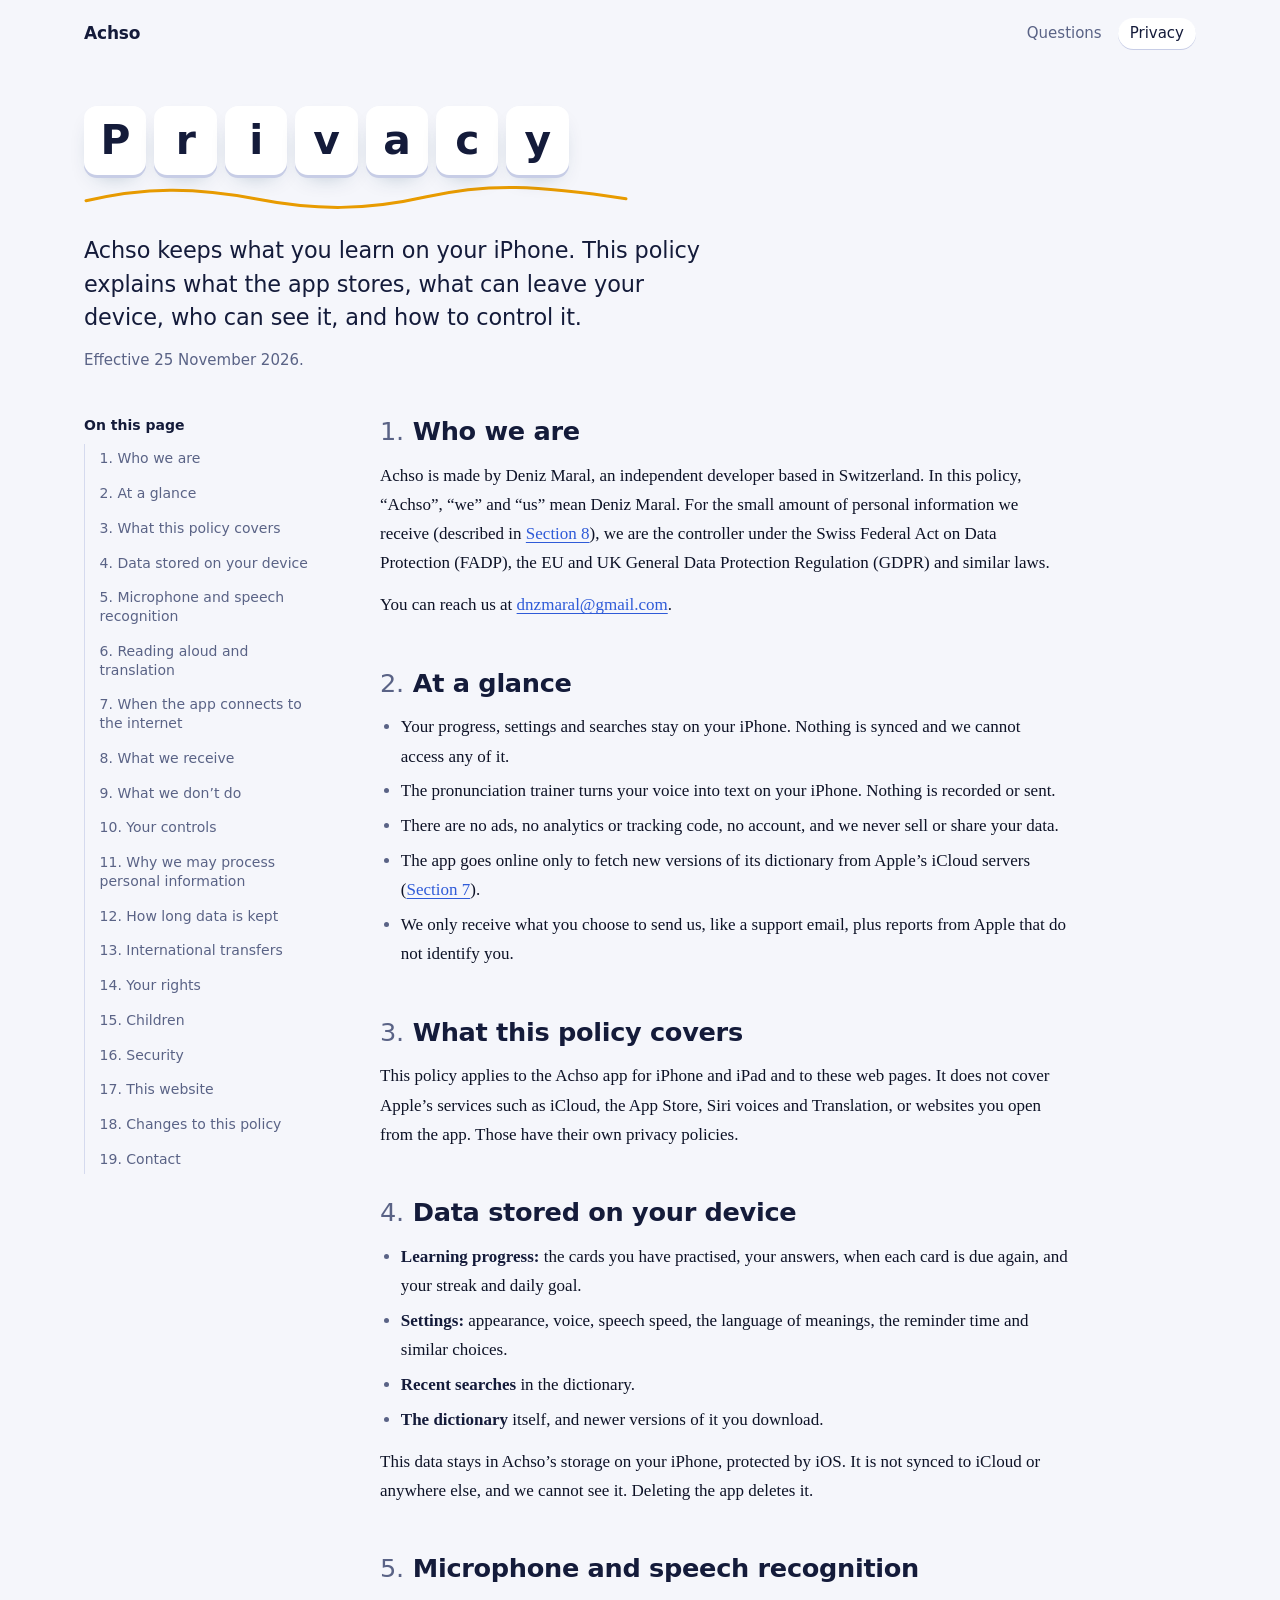
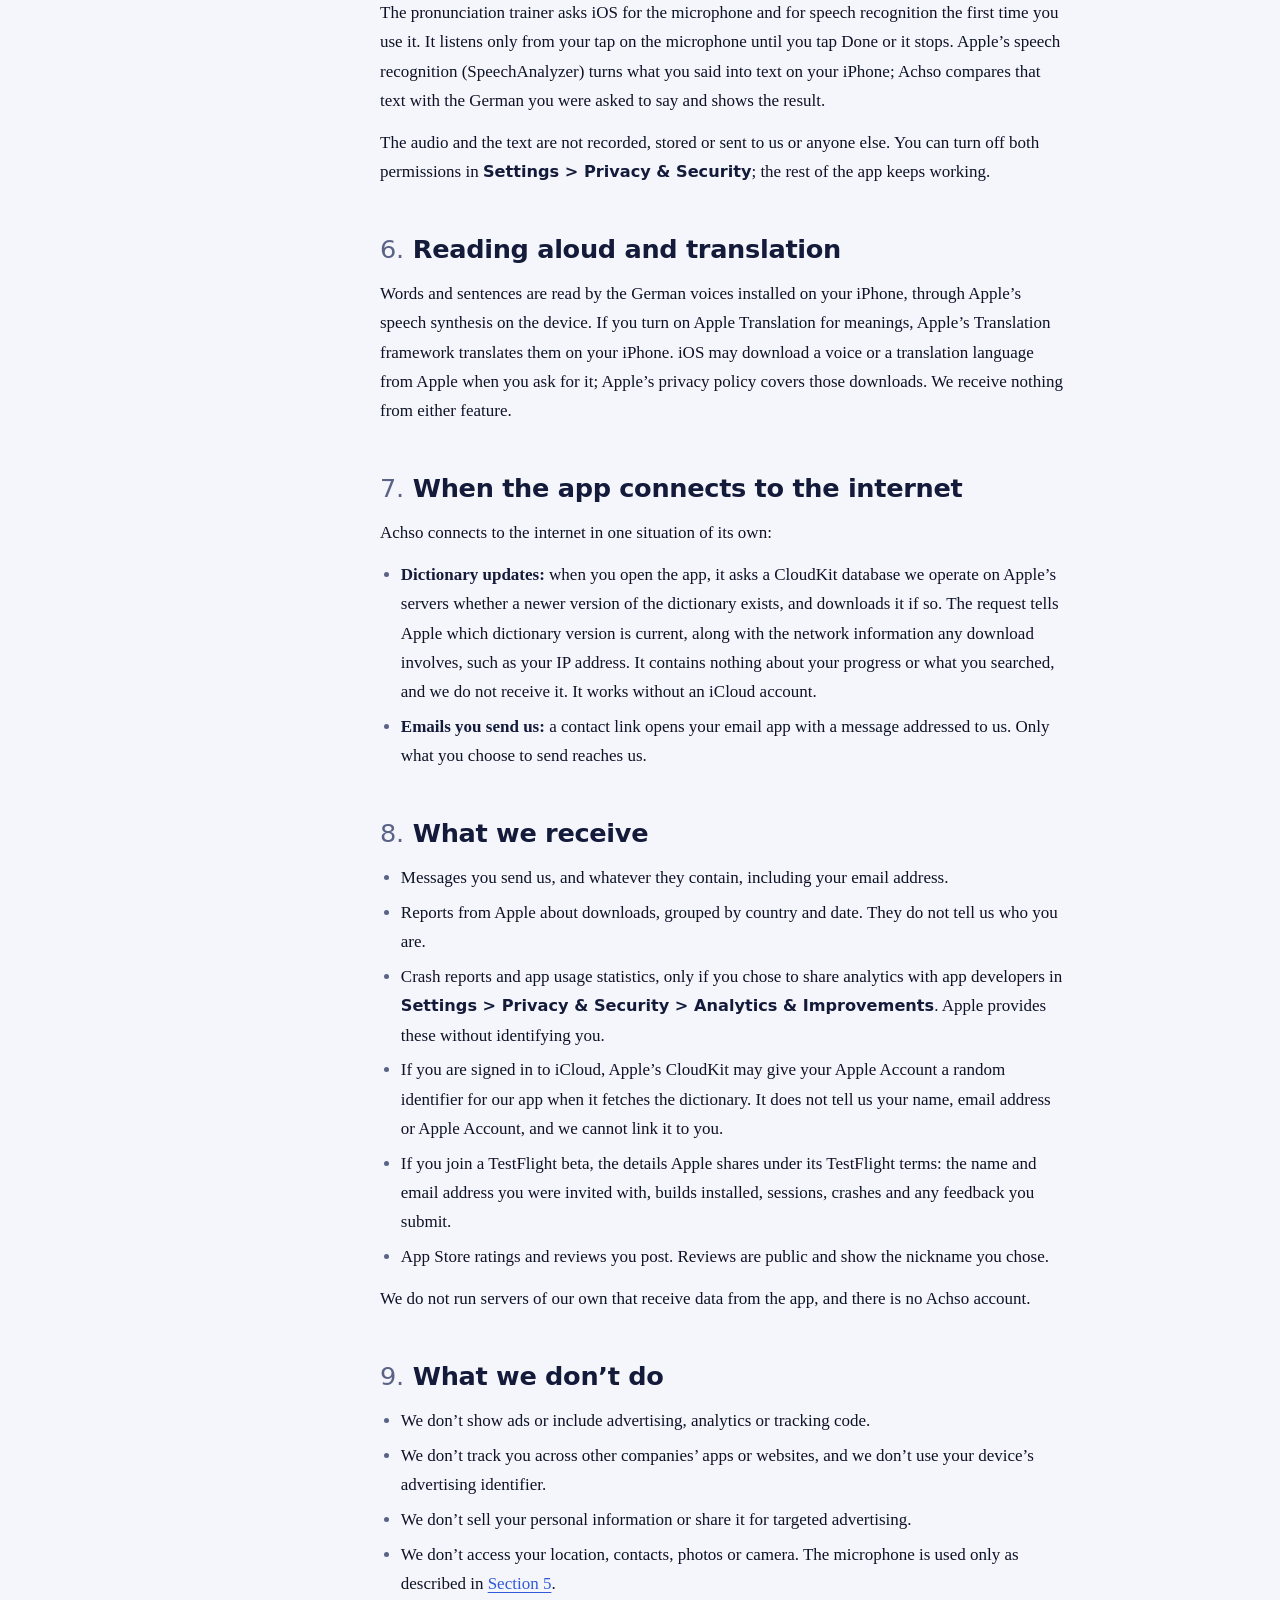
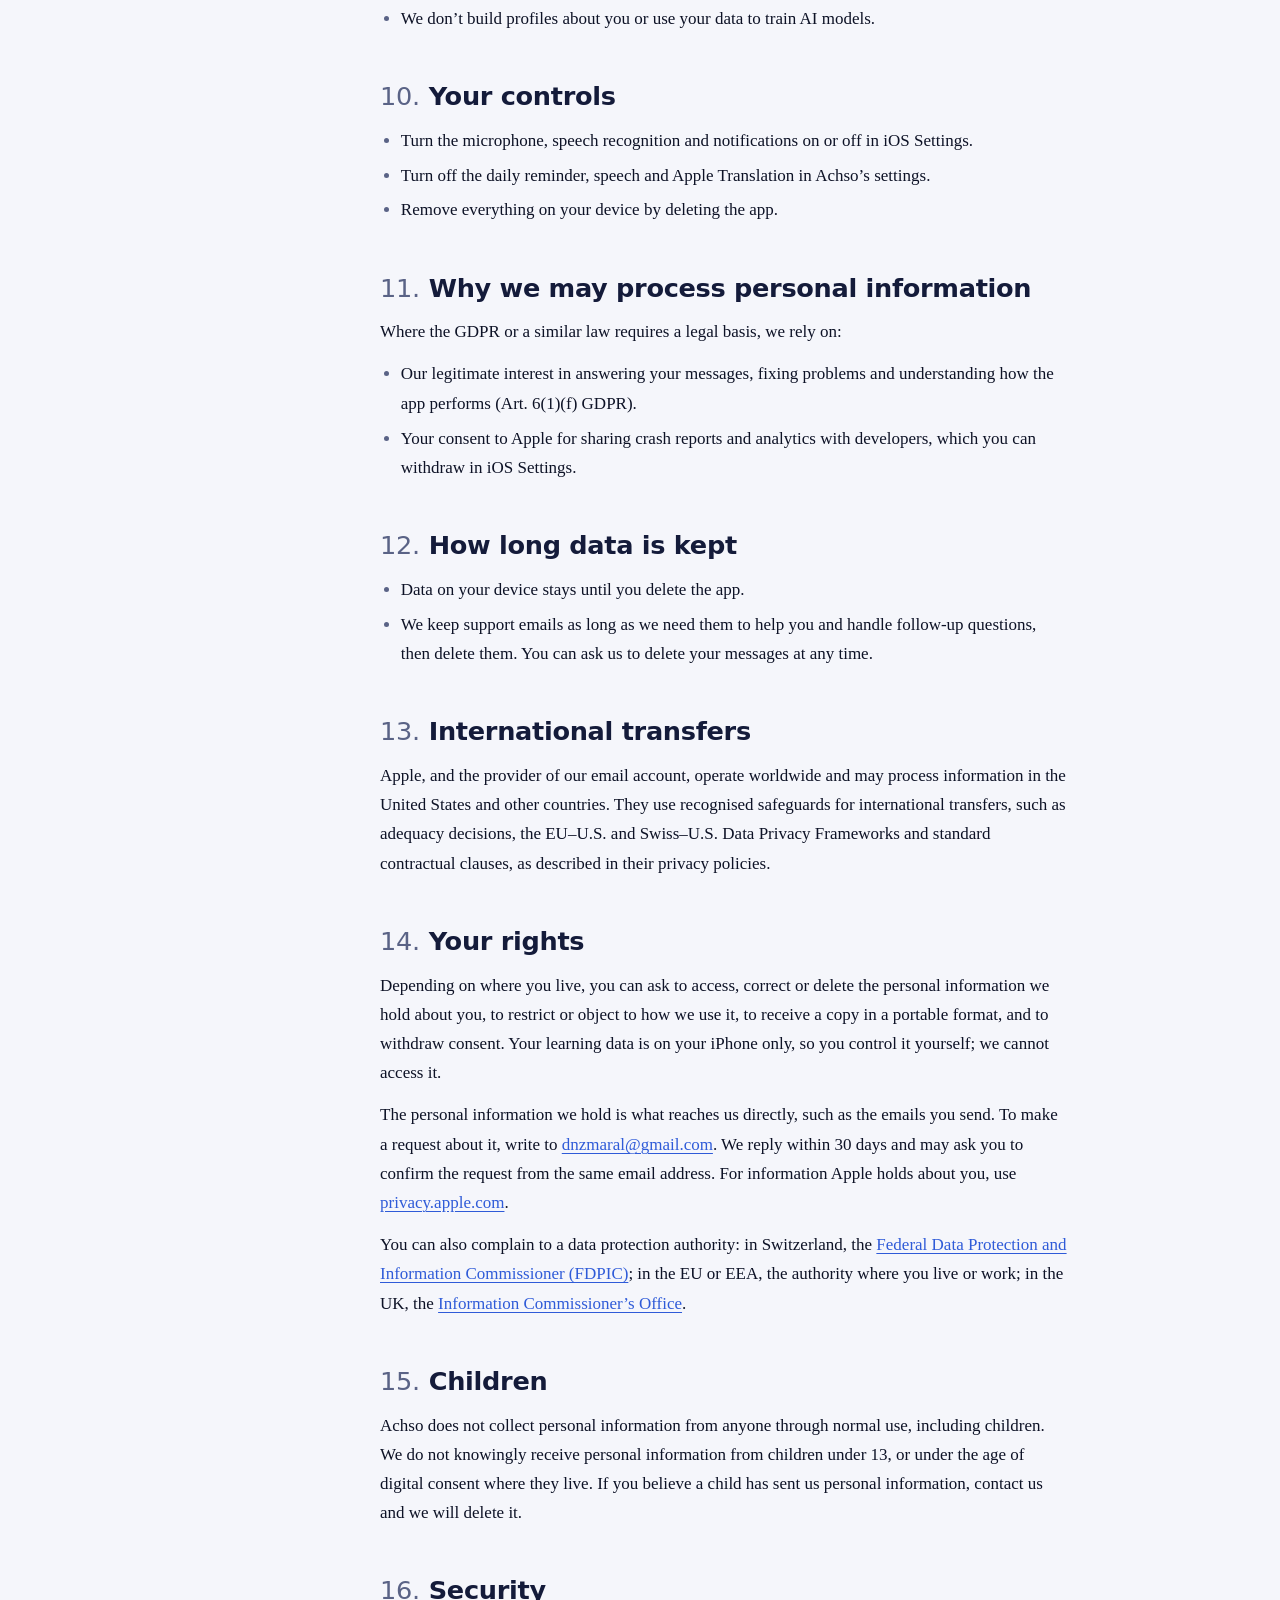
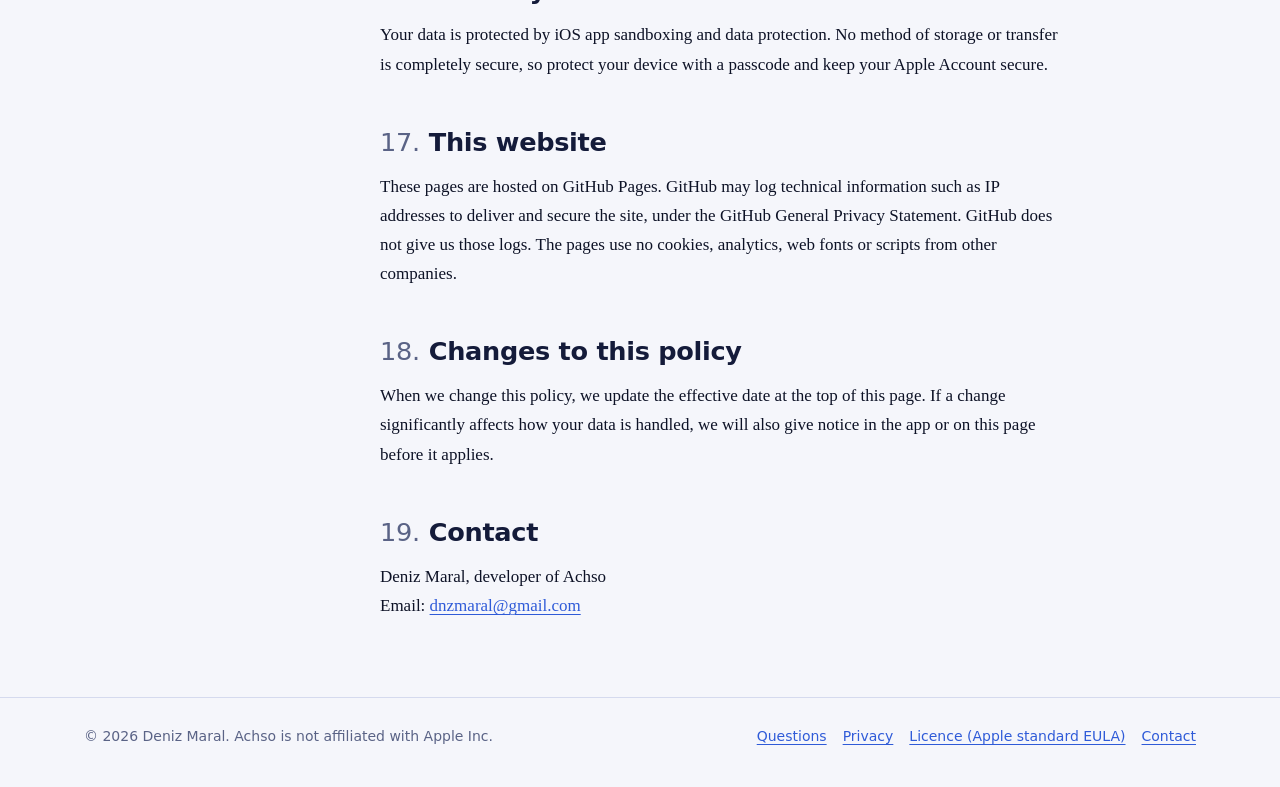
==== privacy.html @ 68bad4e8 "Privacy policy and questions page for Achso Same structure and stylesheet as marai-keyboard-legal, i" ====
<!DOCTYPE html>
<html lang="en">
<head>
<meta charset="utf-8">
<meta name="viewport" content="width=device-width, initial-scale=1">
<title>Privacy Policy | Achso</title>
<meta name="description" content="How Achso handles your progress, the microphone, dictionary updates and your privacy rights.">
<meta name="color-scheme" content="light dark">
<meta name="referrer" content="no-referrer">
<link rel="stylesheet" href="styles.css">
</head>
<body>
<a class="skip" href="#content">Skip to the policy</a>

<header class="site-header">
  <div class="wrap">
    <a class="brand" href="index.html">Achso</a>
    <nav class="site-nav" aria-label="Legal pages">
      <a href="index.html">Questions</a>
      <a href="privacy.html" aria-current="page">Privacy</a>
    </nav>
  </div>
</header>

<main id="content">
  <div class="wrap hero">
    <h1 class="keys">
      <span class="sr-only">Privacy Policy</span>
      <span class="key" style="--i:0" aria-hidden="true">P</span><span class="key" style="--i:1" aria-hidden="true">r</span><span class="key" style="--i:2" aria-hidden="true">i</span><span class="key" style="--i:3" aria-hidden="true">v</span><span class="key" style="--i:4" aria-hidden="true">a</span><span class="key" style="--i:5" aria-hidden="true">c</span><span class="key" style="--i:6" aria-hidden="true">y</span>
    </h1>
    <svg class="wave" viewBox="0 0 540 26" preserveAspectRatio="none" aria-hidden="true" focusable="false"><path d="M2 16 C 60 2, 110 2, 170 14 S 280 26, 340 12 S 450 0, 538 14" fill="none" stroke="currentColor" stroke-width="3" stroke-linecap="round"/></svg>
    <p class="lede">Achso keeps what you learn on your iPhone. This policy explains what the app stores, what can leave your device, who can see it, and how to control it.</p>
    <p class="meta">Effective 25 November 2026.</p>
  </div>

  <div class="wrap doc">
    <nav class="toc" aria-label="Sections">
      <p>On this page</p>
      <ol>
        <li><a href="#who">1. Who we are</a></li>
        <li><a href="#summary">2. At a glance</a></li>
        <li><a href="#scope">3. What this policy covers</a></li>
        <li><a href="#on-device">4. Data stored on your device</a></li>
        <li><a href="#microphone">5. Microphone and speech recognition</a></li>
        <li><a href="#voices">6. Reading aloud and translation</a></li>
        <li><a href="#network">7. When the app connects to the internet</a></li>
        <li><a href="#we-receive">8. What we receive</a></li>
        <li><a href="#never">9. What we don’t do</a></li>
        <li><a href="#controls">10. Your controls</a></li>
        <li><a href="#legal-bases">11. Why we may process personal information</a></li>
        <li><a href="#retention">12. How long data is kept</a></li>
        <li><a href="#transfers">13. International transfers</a></li>
        <li><a href="#rights">14. Your rights</a></li>
        <li><a href="#children">15. Children</a></li>
        <li><a href="#security">16. Security</a></li>
        <li><a href="#website">17. This website</a></li>
        <li><a href="#changes">18. Changes to this policy</a></li>
        <li><a href="#contact">19. Contact</a></li>
      </ol>
    </nav>

    <article>
      <details class="toc-mobile">
        <summary>On this page</summary>
        <ol>
        <li><a href="#who">1. Who we are</a></li>
        <li><a href="#summary">2. At a glance</a></li>
        <li><a href="#scope">3. What this policy covers</a></li>
        <li><a href="#on-device">4. Data stored on your device</a></li>
        <li><a href="#microphone">5. Microphone and speech recognition</a></li>
        <li><a href="#voices">6. Reading aloud and translation</a></li>
        <li><a href="#network">7. When the app connects to the internet</a></li>
        <li><a href="#we-receive">8. What we receive</a></li>
        <li><a href="#never">9. What we don’t do</a></li>
        <li><a href="#controls">10. Your controls</a></li>
        <li><a href="#legal-bases">11. Why we may process personal information</a></li>
        <li><a href="#retention">12. How long data is kept</a></li>
        <li><a href="#transfers">13. International transfers</a></li>
        <li><a href="#rights">14. Your rights</a></li>
        <li><a href="#children">15. Children</a></li>
        <li><a href="#security">16. Security</a></li>
        <li><a href="#website">17. This website</a></li>
        <li><a href="#changes">18. Changes to this policy</a></li>
        <li><a href="#contact">19. Contact</a></li>
        </ol>
      </details>

      <section id="who">
        <h2><span class="n">1.</span>Who we are</h2>
        <p>Achso is made by Deniz Maral, an independent developer based in Switzerland. In this policy, “Achso”, “we” and “us” mean Deniz Maral. For the small amount of personal information we receive (described in <a href="#we-receive">Section 8</a>), we are the controller under the Swiss Federal Act on Data Protection (FADP), the EU and UK General Data Protection Regulation (GDPR) and similar laws.</p>
        <p>You can reach us at <a href="mailto:dnzmaral@gmail.com">dnzmaral@gmail.com</a>.</p>
      </section>

      <section id="summary">
        <h2><span class="n">2.</span>At a glance</h2>
        <ul>
          <li>Your progress, settings and searches stay on your iPhone. Nothing is synced and we cannot access any of it.</li>
          <li>The pronunciation trainer turns your voice into text on your iPhone. Nothing is recorded or sent.</li>
          <li>There are no ads, no analytics or tracking code, no account, and we never sell or share your data.</li>
          <li>The app goes online only to fetch new versions of its dictionary from Apple’s iCloud servers (<a href="#network">Section 7</a>).</li>
          <li>We only receive what you choose to send us, like a support email, plus reports from Apple that do not identify you.</li>
        </ul>
      </section>

      <section id="scope">
        <h2><span class="n">3.</span>What this policy covers</h2>
        <p>This policy applies to the Achso app for iPhone and iPad and to these web pages. It does not cover Apple’s services such as iCloud, the App Store, Siri voices and Translation, or websites you open from the app. Those have their own privacy policies.</p>
      </section>

      <section id="on-device">
        <h2><span class="n">4.</span>Data stored on your device</h2>
        <ul>
          <li><strong>Learning progress:</strong> the cards you have practised, your answers, when each card is due again, and your streak and daily goal.</li>
          <li><strong>Settings:</strong> appearance, voice, speech speed, the language of meanings, the reminder time and similar choices.</li>
          <li><strong>Recent searches</strong> in the dictionary.</li>
          <li><strong>The dictionary</strong> itself, and newer versions of it you download.</li>
        </ul>
        <p>This data stays in Achso’s storage on your iPhone, protected by iOS. It is not synced to iCloud or anywhere else, and we cannot see it. Deleting the app deletes it.</p>
      </section>

      <section id="microphone">
        <h2><span class="n">5.</span>Microphone and speech recognition</h2>
        <p>The pronunciation trainer asks iOS for the microphone and for speech recognition the first time you use it. It listens only from your tap on the microphone until you tap Done or it stops. Apple’s speech recognition (SpeechAnalyzer) turns what you said into text on your iPhone; Achso compares that text with the German you were asked to say and shows the result.</p>
        <p>The audio and the text are not recorded, stored or sent to us or anyone else. You can turn off both permissions in <span class="path">Settings &gt; Privacy &amp; Security</span>; the rest of the app keeps working.</p>
      </section>

      <section id="voices">
        <h2><span class="n">6.</span>Reading aloud and translation</h2>
        <p>Words and sentences are read by the German voices installed on your iPhone, through Apple’s speech synthesis on the device. If you turn on Apple Translation for meanings, Apple’s Translation framework translates them on your iPhone. iOS may download a voice or a translation language from Apple when you ask for it; Apple’s privacy policy covers those downloads. We receive nothing from either feature.</p>
      </section>

      <section id="network">
        <h2><span class="n">7.</span>When the app connects to the internet</h2>
        <p>Achso connects to the internet in one situation of its own:</p>
        <ul>
          <li><strong>Dictionary updates:</strong> when you open the app, it asks a CloudKit database we operate on Apple’s servers whether a newer version of the dictionary exists, and downloads it if so. The request tells Apple which dictionary version is current, along with the network information any download involves, such as your IP address. It contains nothing about your progress or what you searched, and we do not receive it. It works without an iCloud account.</li>
          <li><strong>Emails you send us:</strong> a contact link opens your email app with a message addressed to us. Only what you choose to send reaches us.</li>
        </ul>
      </section>

      <section id="we-receive">
        <h2><span class="n">8.</span>What we receive</h2>
        <ul>
          <li>Messages you send us, and whatever they contain, including your email address.</li>
          <li>Reports from Apple about downloads, grouped by country and date. They do not tell us who you are.</li>
          <li>Crash reports and app usage statistics, only if you chose to share analytics with app developers in <span class="path">Settings &gt; Privacy &amp; Security &gt; Analytics &amp; Improvements</span>. Apple provides these without identifying you.</li>
          <li>If you are signed in to iCloud, Apple’s CloudKit may give your Apple Account a random identifier for our app when it fetches the dictionary. It does not tell us your name, email address or Apple Account, and we cannot link it to you.</li>
          <li>If you join a TestFlight beta, the details Apple shares under its TestFlight terms: the name and email address you were invited with, builds installed, sessions, crashes and any feedback you submit.</li>
          <li>App Store ratings and reviews you post. Reviews are public and show the nickname you chose.</li>
        </ul>
        <p>We do not run servers of our own that receive data from the app, and there is no Achso account.</p>
      </section>

      <section id="never">
        <h2><span class="n">9.</span>What we don’t do</h2>
        <ul>
          <li>We don’t show ads or include advertising, analytics or tracking code.</li>
          <li>We don’t track you across other companies’ apps or websites, and we don’t use your device’s advertising identifier.</li>
          <li>We don’t sell your personal information or share it for targeted advertising.</li>
          <li>We don’t access your location, contacts, photos or camera. The microphone is used only as described in <a href="#microphone">Section 5</a>.</li>
          <li>We don’t build profiles about you or use your data to train AI models.</li>
        </ul>
      </section>

      <section id="controls">
        <h2><span class="n">10.</span>Your controls</h2>
        <ul>
          <li>Turn the microphone, speech recognition and notifications on or off in iOS Settings.</li>
          <li>Turn off the daily reminder, speech and Apple Translation in Achso’s settings.</li>
          <li>Remove everything on your device by deleting the app.</li>
        </ul>
      </section>

      <section id="legal-bases">
        <h2><span class="n">11.</span>Why we may process personal information</h2>
        <p>Where the GDPR or a similar law requires a legal basis, we rely on:</p>
        <ul>
          <li>Our legitimate interest in answering your messages, fixing problems and understanding how the app performs (Art. 6(1)(f) GDPR).</li>
          <li>Your consent to Apple for sharing crash reports and analytics with developers, which you can withdraw in iOS Settings.</li>
        </ul>
      </section>

      <section id="retention">
        <h2><span class="n">12.</span>How long data is kept</h2>
        <ul>
          <li>Data on your device stays until you delete the app.</li>
          <li>We keep support emails as long as we need them to help you and handle follow-up questions, then delete them. You can ask us to delete your messages at any time.</li>
        </ul>
      </section>

      <section id="transfers">
        <h2><span class="n">13.</span>International transfers</h2>
        <p>Apple, and the provider of our email account, operate worldwide and may process information in the United States and other countries. They use recognised safeguards for international transfers, such as adequacy decisions, the EU–U.S. and Swiss–U.S. Data Privacy Frameworks and standard contractual clauses, as described in their privacy policies.</p>
      </section>

      <section id="rights">
        <h2><span class="n">14.</span>Your rights</h2>
        <p>Depending on where you live, you can ask to access, correct or delete the personal information we hold about you, to restrict or object to how we use it, to receive a copy in a portable format, and to withdraw consent. Your learning data is on your iPhone only, so you control it yourself; we cannot access it.</p>
        <p>The personal information we hold is what reaches us directly, such as the emails you send. To make a request about it, write to <a href="mailto:dnzmaral@gmail.com">dnzmaral@gmail.com</a>. We reply within 30 days and may ask you to confirm the request from the same email address. For information Apple holds about you, use <a href="https://privacy.apple.com">privacy.apple.com</a>.</p>
        <p>You can also complain to a data protection authority: in Switzerland, the <a href="https://www.edoeb.admin.ch/en">Federal Data Protection and Information Commissioner (FDPIC)</a>; in the EU or EEA, the authority where you live or work; in the UK, the <a href="https://ico.org.uk/">Information Commissioner’s Office</a>.</p>
      </section>

      <section id="children">
        <h2><span class="n">15.</span>Children</h2>
        <p>Achso does not collect personal information from anyone through normal use, including children. We do not knowingly receive personal information from children under 13, or under the age of digital consent where they live. If you believe a child has sent us personal information, contact us and we will delete it.</p>
      </section>

      <section id="security">
        <h2><span class="n">16.</span>Security</h2>
        <p>Your data is protected by iOS app sandboxing and data protection. No method of storage or transfer is completely secure, so protect your device with a passcode and keep your Apple Account secure.</p>
      </section>

      <section id="website">
        <h2><span class="n">17.</span>This website</h2>
        <p>These pages are hosted on GitHub Pages. GitHub may log technical information such as IP addresses to deliver and secure the site, under the GitHub General Privacy Statement. GitHub does not give us those logs. The pages use no cookies, analytics, web fonts or scripts from other companies.</p>
      </section>

      <section id="changes">
        <h2><span class="n">18.</span>Changes to this policy</h2>
        <p>When we change this policy, we update the effective date at the top of this page. If a change significantly affects how your data is handled, we will also give notice in the app or on this page before it applies.</p>
      </section>

      <section id="contact">
        <h2><span class="n">19.</span>Contact</h2>
        <p>Deniz Maral, developer of Achso<br>
        Email: <a href="mailto:dnzmaral@gmail.com">dnzmaral@gmail.com</a></p>
      </section>

    </article>
  </div>
</main>

<footer class="site-footer">
  <div class="wrap">
    <p>© 2026 Deniz Maral. Achso is not affiliated with Apple Inc.</p>
    <nav aria-label="Footer">
      <a href="index.html">Questions</a>
      <a href="privacy.html">Privacy</a>
      <a href="https://www.apple.com/legal/internet-services/itunes/dev/stdeula/">Licence (Apple standard EULA)</a>
      <a href="mailto:dnzmaral@gmail.com">Contact</a>
    </nav>
  </div>
</footer>
</body>
</html>
---- styles.css ----
/* MarAI Keyboard legal pages. Self-contained: no web fonts, scripts,
   trackers or third-party requests, matching what the privacy policy says. */

:root {
  --foam: #f5f6fb;
  --surface: #eceffa;
  --key: #ffffff;
  --key-edge: #c7cde6;
  --deep: #141b3a;
  --ink: #0d1226;
  --muted: #5a6386;
  --line: #d5daee;
  --tide: #2f5bd8;
  --spray: #e89b00;
  --rounded: ui-rounded, "SF Pro Rounded", system-ui, -apple-system, "Segoe UI", Roboto, "Helvetica Neue", Arial, sans-serif;
  --serif: ui-serif, "New York", "Iowan Old Style", Charter, "Charter BT", Georgia, "Times New Roman", serif;
  color-scheme: light dark;
}

@media (prefers-color-scheme: dark) {
  :root {
    --foam: #070b1a;
    --surface: #101736;
    --key: #1a2247;
    --key-edge: #04060f;
    --deep: #eef1ff;
    --ink: #dce1f5;
    --muted: #9aa3c7;
    --line: #2a3463;
    --tide: #8fa8ff;
    --spray: #ffd23f;
  }
}

*, *::before, *::after { box-sizing: border-box; }

html { -webkit-text-size-adjust: 100%; scroll-behavior: smooth; }
@media (prefers-reduced-motion: reduce) { html { scroll-behavior: auto; } }

body {
  margin: 0;
  background: var(--foam);
  color: var(--ink);
  font: 400 1.0625rem/1.72 var(--serif);
  text-rendering: optimizeLegibility;
}

a { color: var(--tide); text-decoration-thickness: 1px; text-underline-offset: 0.18em; }
a:hover { text-decoration-thickness: 2px; }
:focus-visible { outline: 3px solid var(--tide); outline-offset: 3px; border-radius: 4px; }

.skip {
  position: absolute; left: 1rem; top: -4rem; z-index: 10;
  background: var(--key); color: var(--deep); padding: 0.6rem 1rem;
  border-radius: 10px; font: 600 0.9375rem var(--rounded);
}
.skip:focus { top: 1rem; }

.sr-only {
  position: absolute; width: 1px; height: 1px; padding: 0; margin: -1px;
  overflow: hidden; clip: rect(0 0 0 0); white-space: nowrap; border: 0;
}

.wrap { max-width: 72rem; margin: 0 auto; padding-inline: 1.25rem; }

/* Header */
.site-header .wrap {
  display: flex; align-items: center; justify-content: space-between;
  gap: 1rem; flex-wrap: wrap; padding-block: 1.1rem;
}
.brand {
  font: 650 1.0625rem/1 var(--rounded); color: var(--deep);
  text-decoration: none; letter-spacing: -0.01em;
}
.site-nav { display: flex; gap: 0.25rem; flex-wrap: wrap; }
.site-nav a {
  font: 500 0.9375rem/1 var(--rounded); color: var(--muted);
  text-decoration: none; padding: 0.5rem 0.75rem; border-radius: 999px;
}
.site-nav a:hover { color: var(--deep); background: var(--surface); }
.site-nav a[aria-current="page"] { color: var(--deep); background: var(--key); box-shadow: 0 1px 0 var(--key-edge); }

/* Hero: the page name typed on keycaps, resting on the wave from the app icon */
.hero { padding-block: 2.5rem 2.75rem; }
.keys { display: flex; gap: clamp(0.3rem, 1vw, 0.5rem); flex-wrap: wrap; margin: 0; }
.key {
  display: grid; place-items: center;
  width: clamp(2.35rem, 9vw, 3.9rem); height: clamp(2.6rem, 10vw, 4.3rem);
  background: var(--key); color: var(--deep);
  border-radius: clamp(8px, 1.6vw, 13px);
  box-shadow: 0 3px 0 var(--key-edge), 0 10px 24px -14px rgba(11, 58, 85, 0.45);
  font: 600 clamp(1.45rem, 5.2vw, 2.55rem)/1 var(--rounded);
  animation: press 520ms cubic-bezier(.3,.7,.3,1) both;
  animation-delay: calc(var(--i, 0) * 70ms + 120ms);
}
@keyframes press {
  0% { transform: translateY(0); box-shadow: 0 3px 0 var(--key-edge), 0 10px 24px -14px rgba(11,58,85,.45); }
  35% { transform: translateY(3px); box-shadow: 0 0 0 var(--key-edge), 0 4px 10px -8px rgba(11,58,85,.35); }
  100% { transform: translateY(0); box-shadow: 0 3px 0 var(--key-edge), 0 10px 24px -14px rgba(11,58,85,.45); }
}
@media (prefers-reduced-motion: reduce) { .key { animation: none; } }

.wave { display: block; width: min(100%, 34rem); height: 1.6rem; margin-top: 0.6rem; color: var(--spray); }

.lede {
  max-width: 40rem; margin: 1.5rem 0 0;
  font: 450 clamp(1.15rem, 2.6vw, 1.4rem)/1.5 var(--rounded);
  color: var(--deep); letter-spacing: -0.005em;
}
.meta { margin: 0.9rem 0 0; font: 400 0.9375rem/1.5 var(--rounded); color: var(--muted); }

.changes { max-width: 40rem; margin-top: 1.25rem; font-family: var(--rounded); font-size: 0.9375rem; }
.changes summary { cursor: pointer; color: var(--tide); font-weight: 550; width: fit-content; }
.changes ul { margin: 0.6rem 0 0; padding-left: 1.2rem; color: var(--ink); }
.changes li { margin: 0.25rem 0; }

/* Document layout */
.doc {
  display: grid; grid-template-columns: 14.5rem minmax(0, 1fr);
  gap: clamp(2rem, 5vw, 4.5rem); align-items: start;
  padding-bottom: 4rem;
}
.toc {
  position: sticky; top: 1.25rem; max-height: calc(100vh - 2.5rem); overflow-y: auto;
  font: 400 0.875rem/1.35 var(--rounded); padding-right: 0.25rem;
}
.toc p { margin: 0 0 0.6rem; font-weight: 600; color: var(--deep); }
.toc ol { list-style: none; margin: 0; padding: 0; border-left: 1px solid var(--line); }
.toc li a {
  display: block; padding: 0.32rem 0 0.32rem 0.85rem; margin-left: -1px;
  color: var(--muted); text-decoration: none; border-left: 2px solid transparent;
}
.toc li a:hover { color: var(--deep); border-left-color: var(--spray); }
.toc-mobile { display: none; }

article { max-width: 43rem; min-width: 0; }
article > section { scroll-margin-top: 1rem; }
article > section + section { margin-top: 3rem; }

h1, h2, h3 { font-family: var(--rounded); color: var(--deep); letter-spacing: -0.012em; }
h2 { font-size: clamp(1.35rem, 3vw, 1.6rem); line-height: 1.25; font-weight: 650; margin: 0 0 0.8rem; }
h2 .n { color: var(--muted); font-weight: 500; margin-right: 0.35em; font-variant-numeric: tabular-nums; }
h3 { font-size: 1.1rem; line-height: 1.35; font-weight: 620; margin: 1.8rem 0 0.4rem; }
p { margin: 0.8rem 0; }
ul, ol { padding-left: 1.3rem; margin: 0.8rem 0; }
li { margin: 0.35rem 0; }
li::marker { color: var(--muted); }
strong { font-weight: 650; color: var(--deep); }
.path { font-family: var(--rounded); font-size: 0.95em; font-weight: 550; color: var(--deep); white-space: normal; }

.glance { list-style: none; padding: 0; margin: 1rem 0; }
.glance li {
  font: 450 1.0625rem/1.5 var(--rounded); color: var(--ink);
  padding: 0.2rem 0 0.2rem 1rem; margin: 0.9rem 0; border-left: 3px solid var(--spray);
}

.note {
  background: var(--surface); border-radius: 14px; padding: 1rem 1.2rem; margin: 1.2rem 0;
}
.note > :first-child { margin-top: 0; }
.note > :last-child { margin-bottom: 0; }
.legal-emphasis { font-weight: 600; color: var(--deep); }

.table-wrap { overflow-x: auto; margin: 1.2rem 0; border-radius: 14px; background: var(--key); box-shadow: 0 1px 0 var(--key-edge); }
table { width: 100%; min-width: 38rem; border-collapse: collapse; font-size: 0.95rem; line-height: 1.5; }
caption { text-align: left; padding: 0.9rem 1rem 0; font: 600 0.9375rem var(--rounded); color: var(--deep); }
th, td { text-align: left; vertical-align: top; padding: 0.75rem 1rem; border-bottom: 1px solid var(--line); }
th { font: 600 0.8125rem/1.3 var(--rounded); color: var(--muted); }
tbody tr:last-child td { border-bottom: 0; }
td:first-child { font-family: var(--rounded); font-weight: 560; color: var(--deep); }

.qa { margin: 0; }
.qa details { border-bottom: 1px solid var(--line); }
.qa summary {
  cursor: pointer; list-style: none; padding: 1rem 2rem 1rem 0; position: relative;
  font: 560 1.075rem/1.4 var(--rounded); color: var(--deep);
}
.qa summary::-webkit-details-marker { display: none; }
.qa summary::after {
  content: ""; position: absolute; right: 0.3rem; top: 1.35rem; width: 0.55rem; height: 0.55rem;
  border-right: 2px solid var(--muted); border-bottom: 2px solid var(--muted);
  transform: rotate(45deg); transition: transform 160ms ease;
}
.qa details[open] summary::after { transform: rotate(-135deg); top: 1.6rem; }
.qa .answer { padding-bottom: 1rem; }
.qa .answer > :first-child { margin-top: 0; }
@media (prefers-reduced-motion: reduce) { .qa summary::after { transition: none; } }

.doc-links { display: flex; flex-wrap: wrap; gap: 0.75rem; margin: 1.5rem 0 0; padding: 0; list-style: none; max-width: 40rem; }
.doc-links li { flex: 1 1 15rem; margin: 0; }
.doc-links a {
  display: block; height: 100%; text-decoration: none; background: var(--key); color: var(--deep);
  border-radius: 12px; padding: 0.85rem 1.1rem; box-shadow: 0 2px 0 var(--key-edge);
  font: 600 1rem/1.2 var(--rounded);
}
.doc-links a span { display: block; font-weight: 400; font-size: 0.875rem; color: var(--muted); margin-top: 0.2rem; }
.doc-links a:hover { transform: translateY(1px); box-shadow: 0 1px 0 var(--key-edge); }
.doc-links a:active { transform: translateY(2px); box-shadow: 0 0 0 var(--key-edge); }

.site-footer { border-top: 1px solid var(--line); }
.site-footer .wrap {
  padding-block: 1.75rem 2.5rem; display: flex; justify-content: space-between; gap: 1rem; flex-wrap: wrap;
  font: 400 0.875rem/1.5 var(--rounded); color: var(--muted);
}
.site-footer p { margin: 0; }
.site-footer nav { display: flex; gap: 1rem; flex-wrap: wrap; }

@media (max-width: 56rem) {
  .doc { grid-template-columns: minmax(0, 1fr); gap: 1.25rem; }
  .toc { display: none; }
  .toc-mobile {
    display: block; background: var(--key); border-radius: 14px; box-shadow: 0 1px 0 var(--key-edge);
    font: 400 0.9375rem/1.4 var(--rounded); margin-bottom: 2rem;
  }
  .toc-mobile summary { cursor: pointer; padding: 0.85rem 1rem; font-weight: 600; color: var(--deep); }
  .toc-mobile ol { margin: 0; padding: 0 1rem 0.9rem 2.2rem; }
  .toc-mobile li { margin: 0.3rem 0; }
  .toc-mobile a { color: var(--ink); text-decoration: none; }
  .toc-mobile a:hover { color: var(--tide); text-decoration: underline; }
}

@media (max-width: 40rem) {
  .table-wrap { overflow: visible; background: transparent; box-shadow: none; }
  .table-wrap table { min-width: 0; }
  .table-wrap thead { position: absolute; width: 1px; height: 1px; overflow: hidden; clip: rect(0 0 0 0); }
  .table-wrap tbody, .table-wrap tr, .table-wrap td { display: block; }
  .table-wrap tr { background: var(--key); border-radius: 14px; box-shadow: 0 1px 0 var(--key-edge); padding: 0.4rem 0; margin-bottom: 0.75rem; }
  .table-wrap td { border: 0; padding: 0.35rem 1rem; }
  .table-wrap td:first-child { font-size: 1.02rem; padding-top: 0.6rem; }
  .table-wrap td:not(:first-child)::before {
    content: attr(data-label); display: block; font: 600 0.8125rem/1.3 var(--rounded); color: var(--muted);
  }
}

@media print {
  :root { --foam: #fff; --surface: #fff; --key: #fff; --ink: #000; --deep: #000; --muted: #333; --tide: #000; --line: #999; }
  body { font-size: 11pt; }
  .skip, .site-nav, .toc, .toc-mobile, .wave, .changes summary { display: none !important; }
  .changes ul { display: block; }
  .key { box-shadow: none; border: 1px solid #999; animation: none; }
  .doc { display: block; }
  article { max-width: none; }
  .note, .table-wrap { border: 1px solid #999; box-shadow: none; }
  article a[href^="http"]::after { content: " (" attr(href) ")"; font-size: 0.85em; }
  section { break-inside: auto; }
  h2, h3 { break-after: avoid; }
}
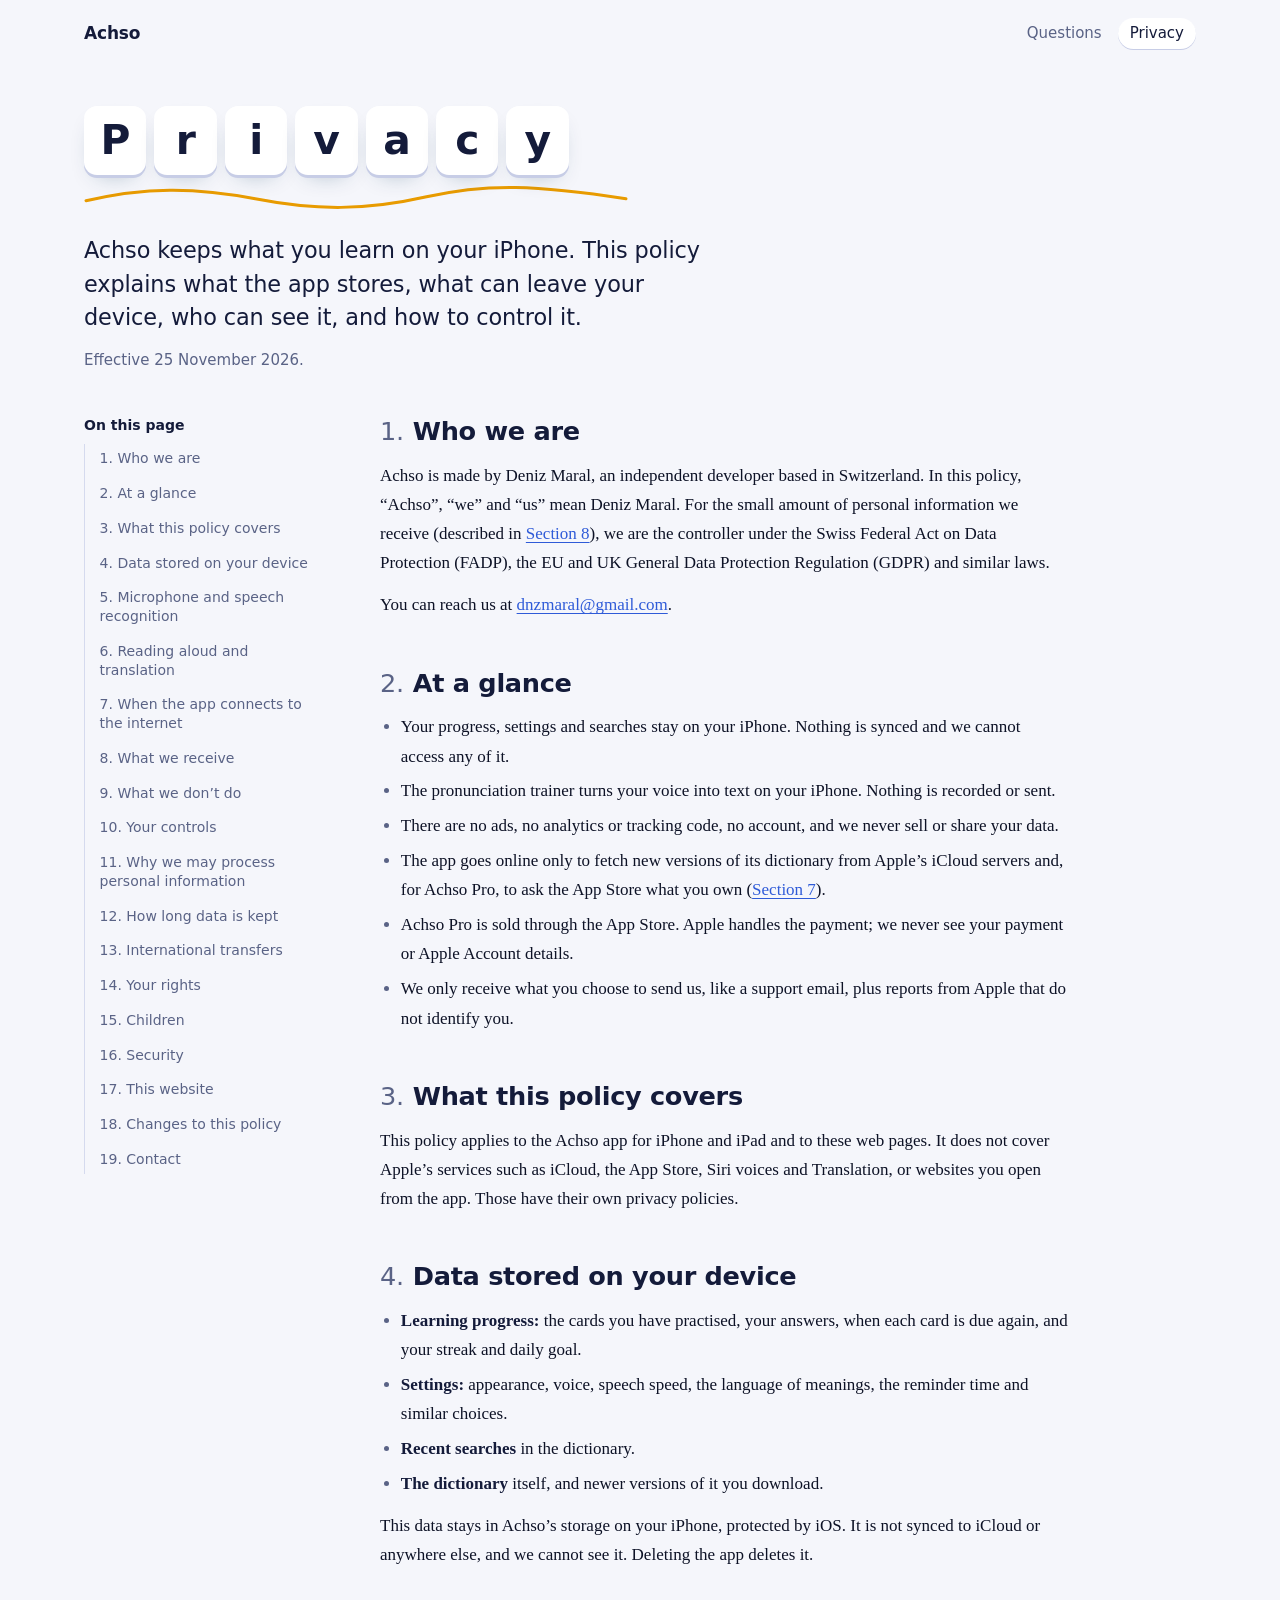
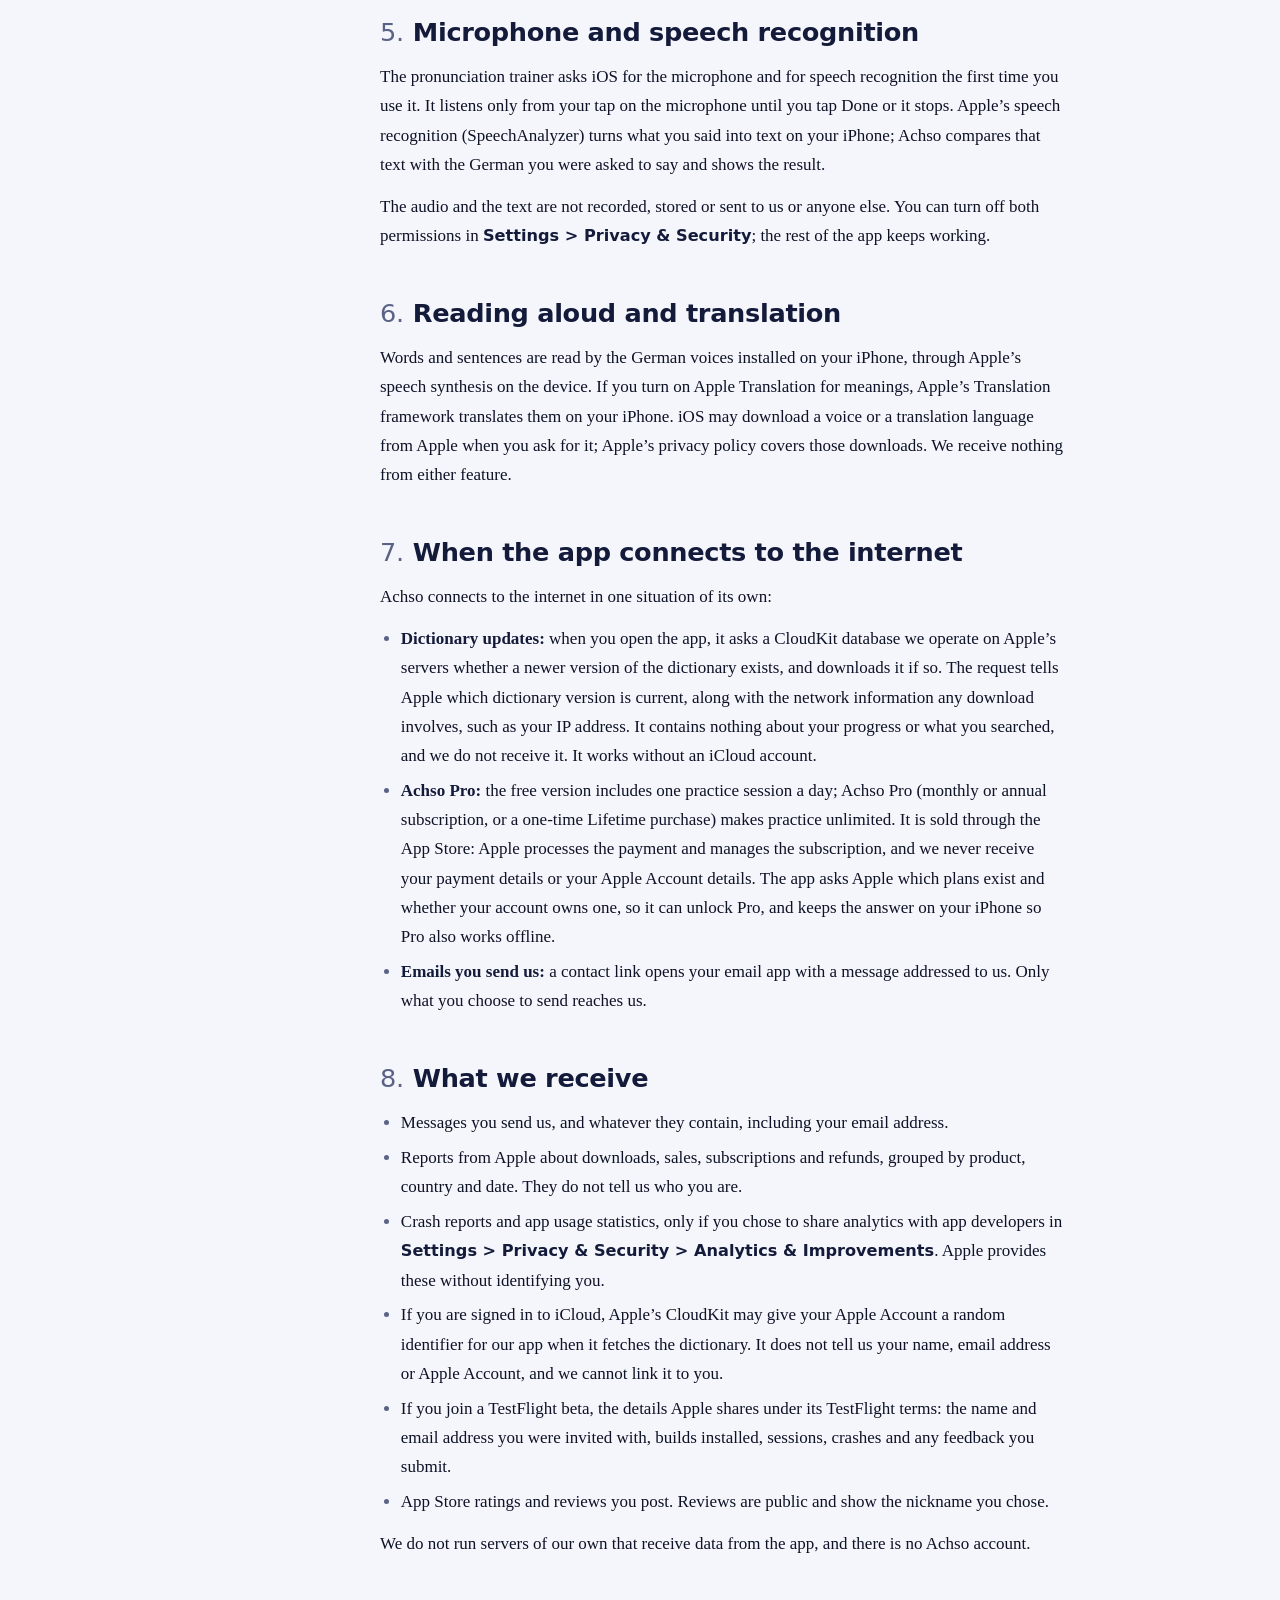
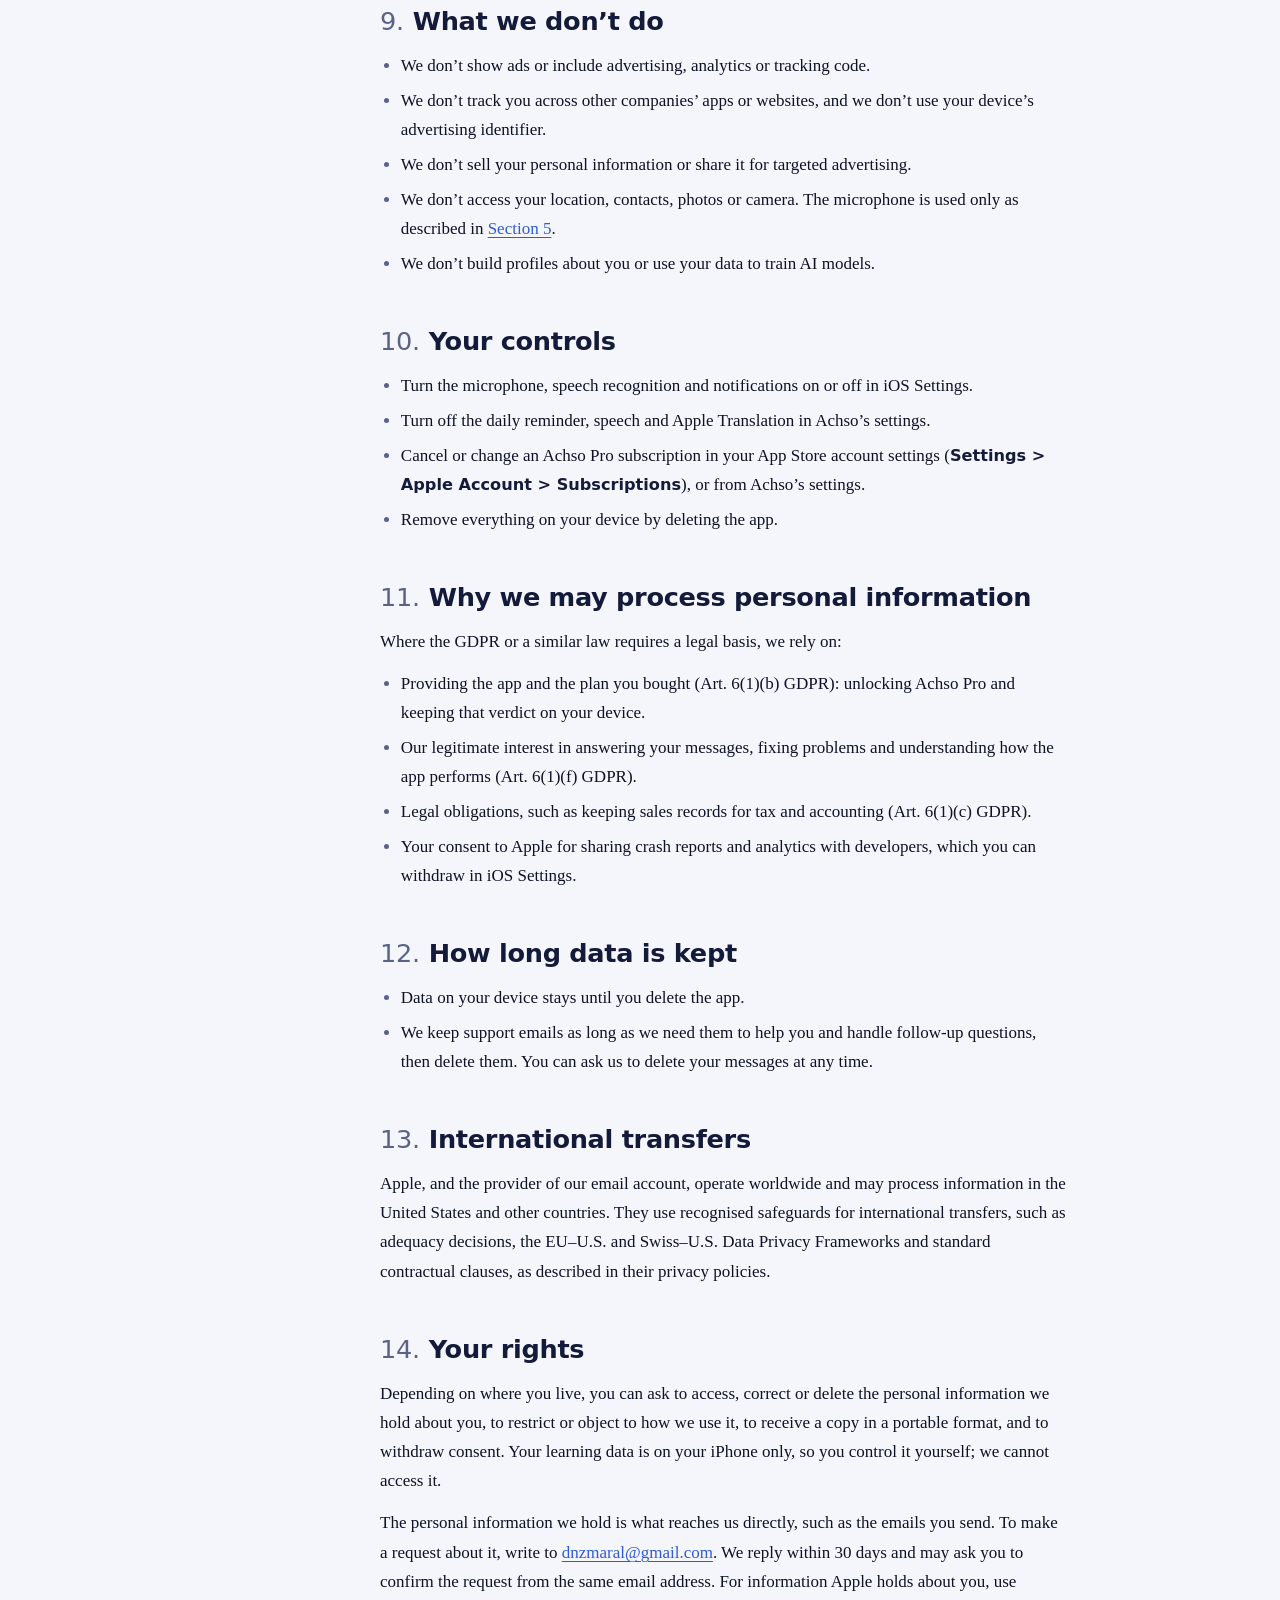
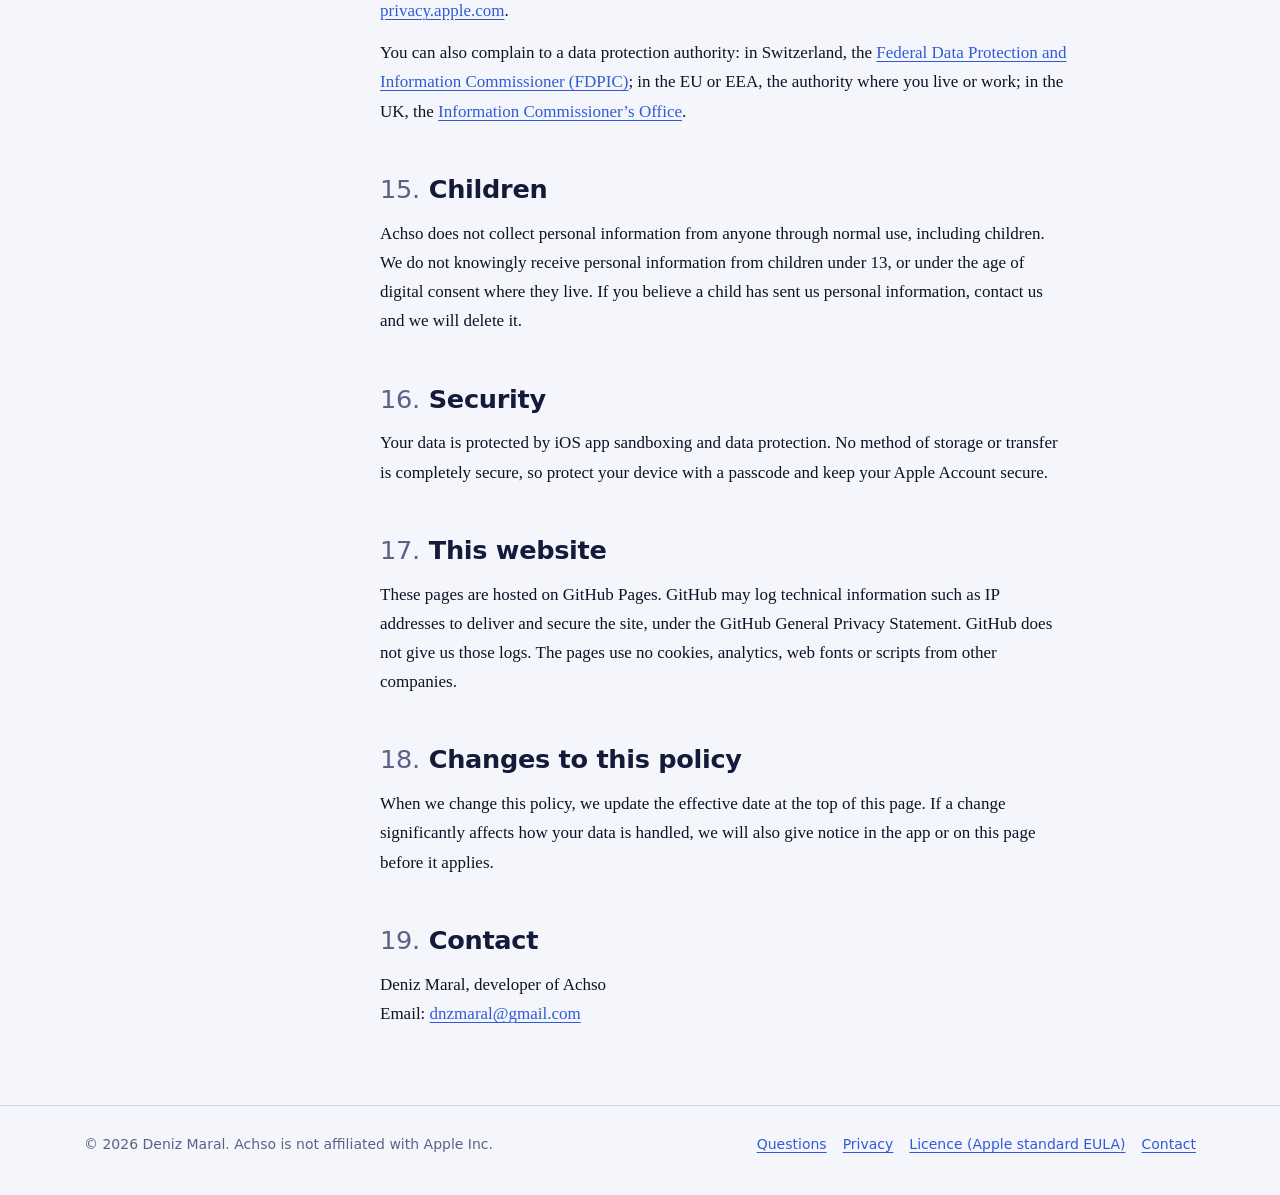
==== commit 72ea5c8a: "Achso Pro: purchases through Apple, what we receive, legal bases; FAQ on price, cancel, restore" ====
--- a/privacy.html
+++ b/privacy.html
@@ -4,7 +4,7 @@
 <meta charset="utf-8">
 <meta name="viewport" content="width=device-width, initial-scale=1">
 <title>Privacy Policy | Achso</title>
-<meta name="description" content="How Achso handles your progress, the microphone, dictionary updates and your privacy rights.">
+<meta name="description" content="How Achso handles your progress, the microphone, dictionary updates, Achso Pro purchases and your privacy rights.">
 <meta name="color-scheme" content="light dark">
 <meta name="referrer" content="no-referrer">
 <link rel="stylesheet" href="styles.css">
@@ -97,7 +97,8 @@
           <li>Your progress, settings and searches stay on your iPhone. Nothing is synced and we cannot access any of it.</li>
           <li>The pronunciation trainer turns your voice into text on your iPhone. Nothing is recorded or sent.</li>
           <li>There are no ads, no analytics or tracking code, no account, and we never sell or share your data.</li>
-          <li>The app goes online only to fetch new versions of its dictionary from Apple’s iCloud servers (<a href="#network">Section 7</a>).</li>
+          <li>The app goes online only to fetch new versions of its dictionary from Apple’s iCloud servers and, for Achso Pro, to ask the App Store what you own (<a href="#network">Section 7</a>).</li>
+          <li>Achso Pro is sold through the App Store. Apple handles the payment; we never see your payment or Apple Account details.</li>
           <li>We only receive what you choose to send us, like a support email, plus reports from Apple that do not identify you.</li>
         </ul>
       </section>
@@ -134,6 +135,7 @@
         <p>Achso connects to the internet in one situation of its own:</p>
         <ul>
           <li><strong>Dictionary updates:</strong> when you open the app, it asks a CloudKit database we operate on Apple’s servers whether a newer version of the dictionary exists, and downloads it if so. The request tells Apple which dictionary version is current, along with the network information any download involves, such as your IP address. It contains nothing about your progress or what you searched, and we do not receive it. It works without an iCloud account.</li>
+          <li><strong>Achso Pro:</strong> the free version includes one practice session a day; Achso Pro (monthly or annual subscription, or a one-time Lifetime purchase) makes practice unlimited. It is sold through the App Store: Apple processes the payment and manages the subscription, and we never receive your payment details or your Apple Account details. The app asks Apple which plans exist and whether your account owns one, so it can unlock Pro, and keeps the answer on your iPhone so Pro also works offline.</li>
           <li><strong>Emails you send us:</strong> a contact link opens your email app with a message addressed to us. Only what you choose to send reaches us.</li>
         </ul>
       </section>
@@ -142,7 +144,7 @@
         <h2><span class="n">8.</span>What we receive</h2>
         <ul>
           <li>Messages you send us, and whatever they contain, including your email address.</li>
-          <li>Reports from Apple about downloads, grouped by country and date. They do not tell us who you are.</li>
+          <li>Reports from Apple about downloads, sales, subscriptions and refunds, grouped by product, country and date. They do not tell us who you are.</li>
           <li>Crash reports and app usage statistics, only if you chose to share analytics with app developers in <span class="path">Settings &gt; Privacy &amp; Security &gt; Analytics &amp; Improvements</span>. Apple provides these without identifying you.</li>
           <li>If you are signed in to iCloud, Apple’s CloudKit may give your Apple Account a random identifier for our app when it fetches the dictionary. It does not tell us your name, email address or Apple Account, and we cannot link it to you.</li>
           <li>If you join a TestFlight beta, the details Apple shares under its TestFlight terms: the name and email address you were invited with, builds installed, sessions, crashes and any feedback you submit.</li>
@@ -167,6 +169,7 @@
         <ul>
           <li>Turn the microphone, speech recognition and notifications on or off in iOS Settings.</li>
           <li>Turn off the daily reminder, speech and Apple Translation in Achso’s settings.</li>
+          <li>Cancel or change an Achso Pro subscription in your App Store account settings (<span class="path">Settings &gt; Apple Account &gt; Subscriptions</span>), or from Achso’s settings.</li>
           <li>Remove everything on your device by deleting the app.</li>
         </ul>
       </section>
@@ -175,7 +178,9 @@
         <h2><span class="n">11.</span>Why we may process personal information</h2>
         <p>Where the GDPR or a similar law requires a legal basis, we rely on:</p>
         <ul>
+          <li>Providing the app and the plan you bought (Art. 6(1)(b) GDPR): unlocking Achso Pro and keeping that verdict on your device.</li>
           <li>Our legitimate interest in answering your messages, fixing problems and understanding how the app performs (Art. 6(1)(f) GDPR).</li>
+          <li>Legal obligations, such as keeping sales records for tax and accounting (Art. 6(1)(c) GDPR).</li>
           <li>Your consent to Apple for sharing crash reports and analytics with developers, which you can withdraw in iOS Settings.</li>
         </ul>
       </section>
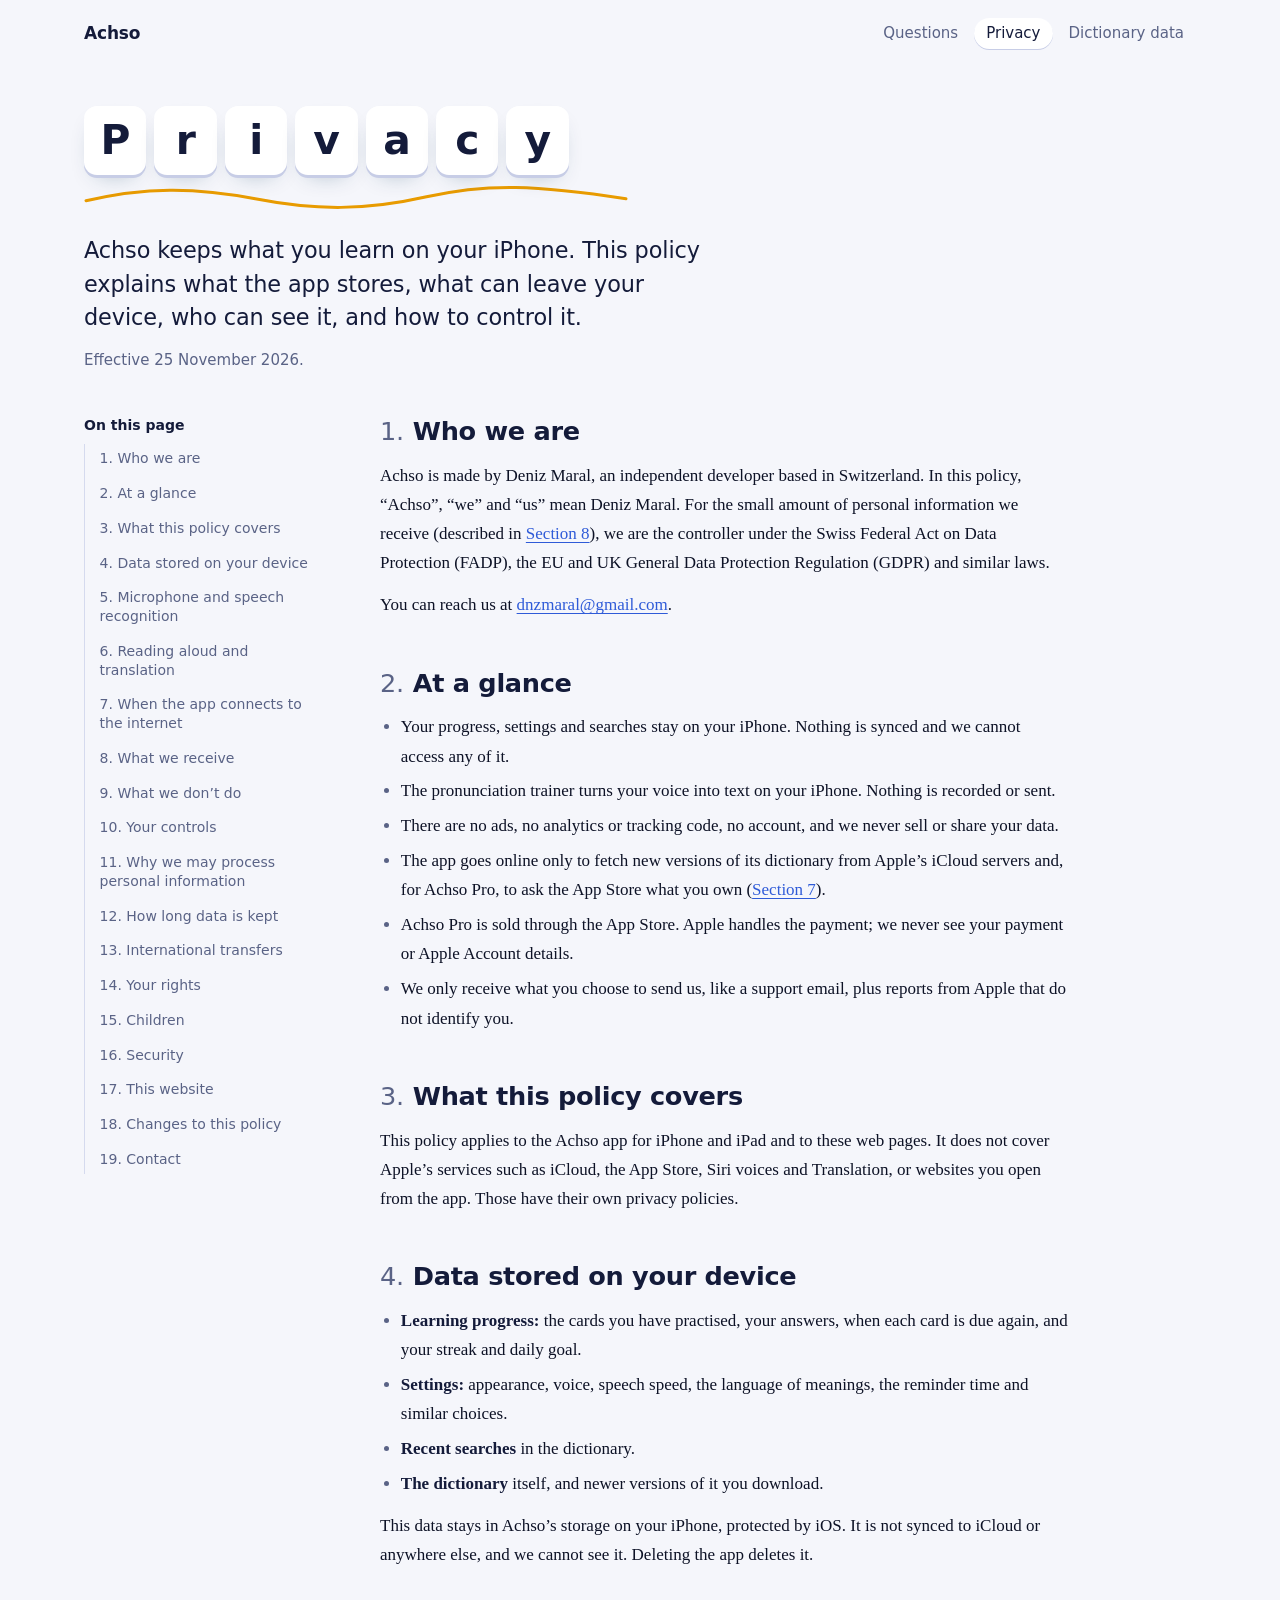
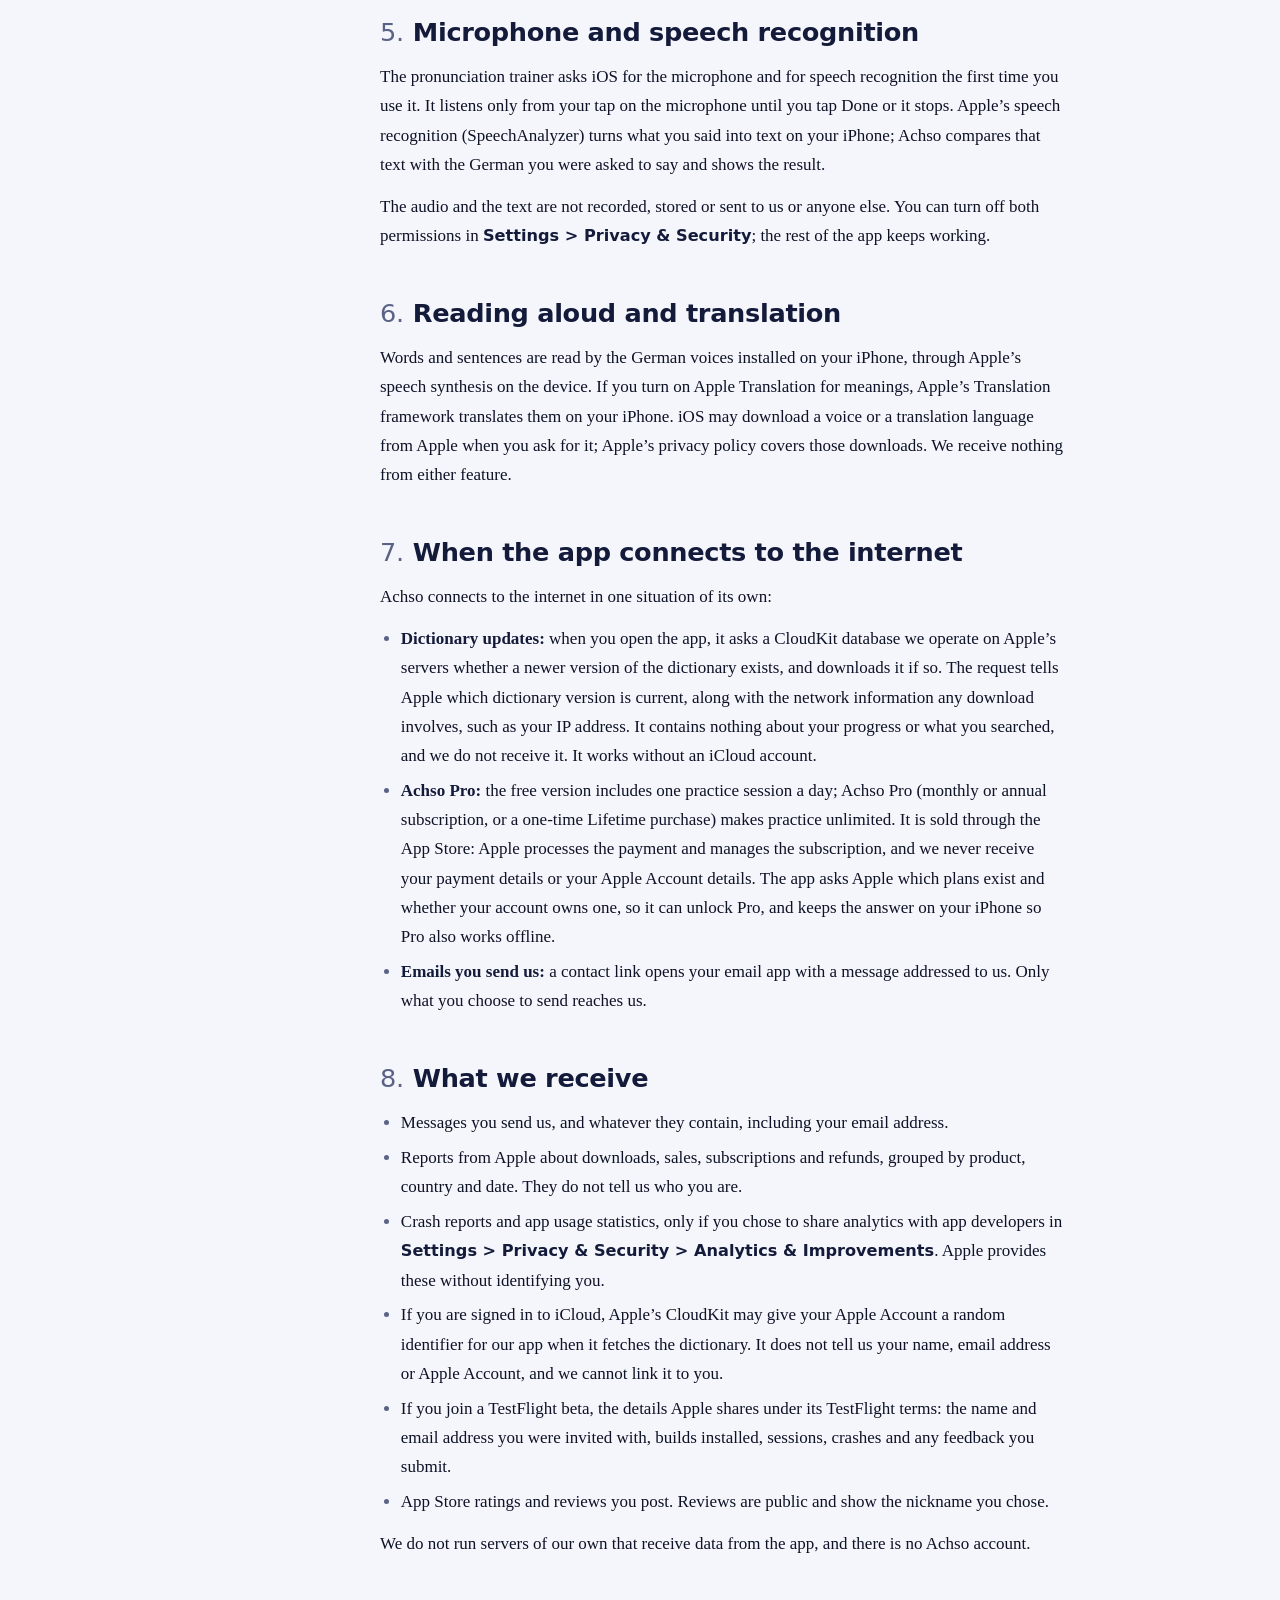
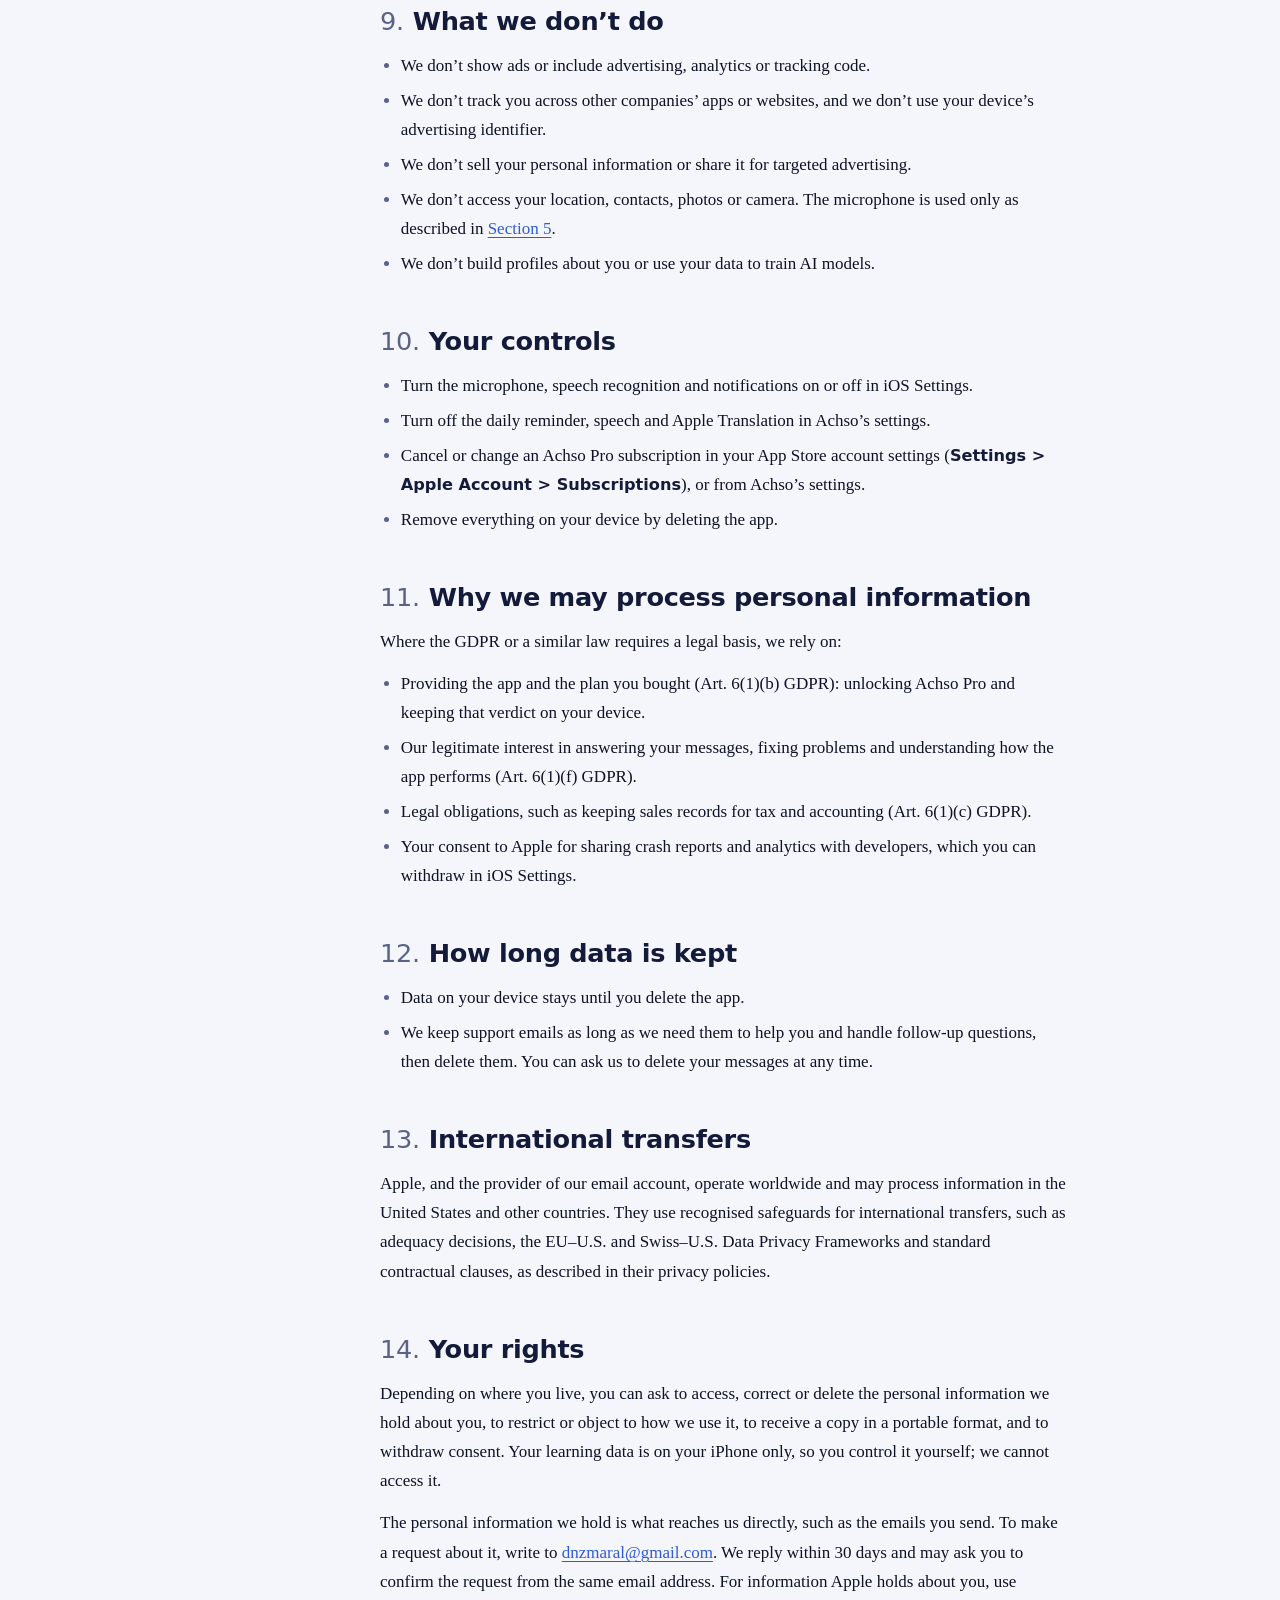
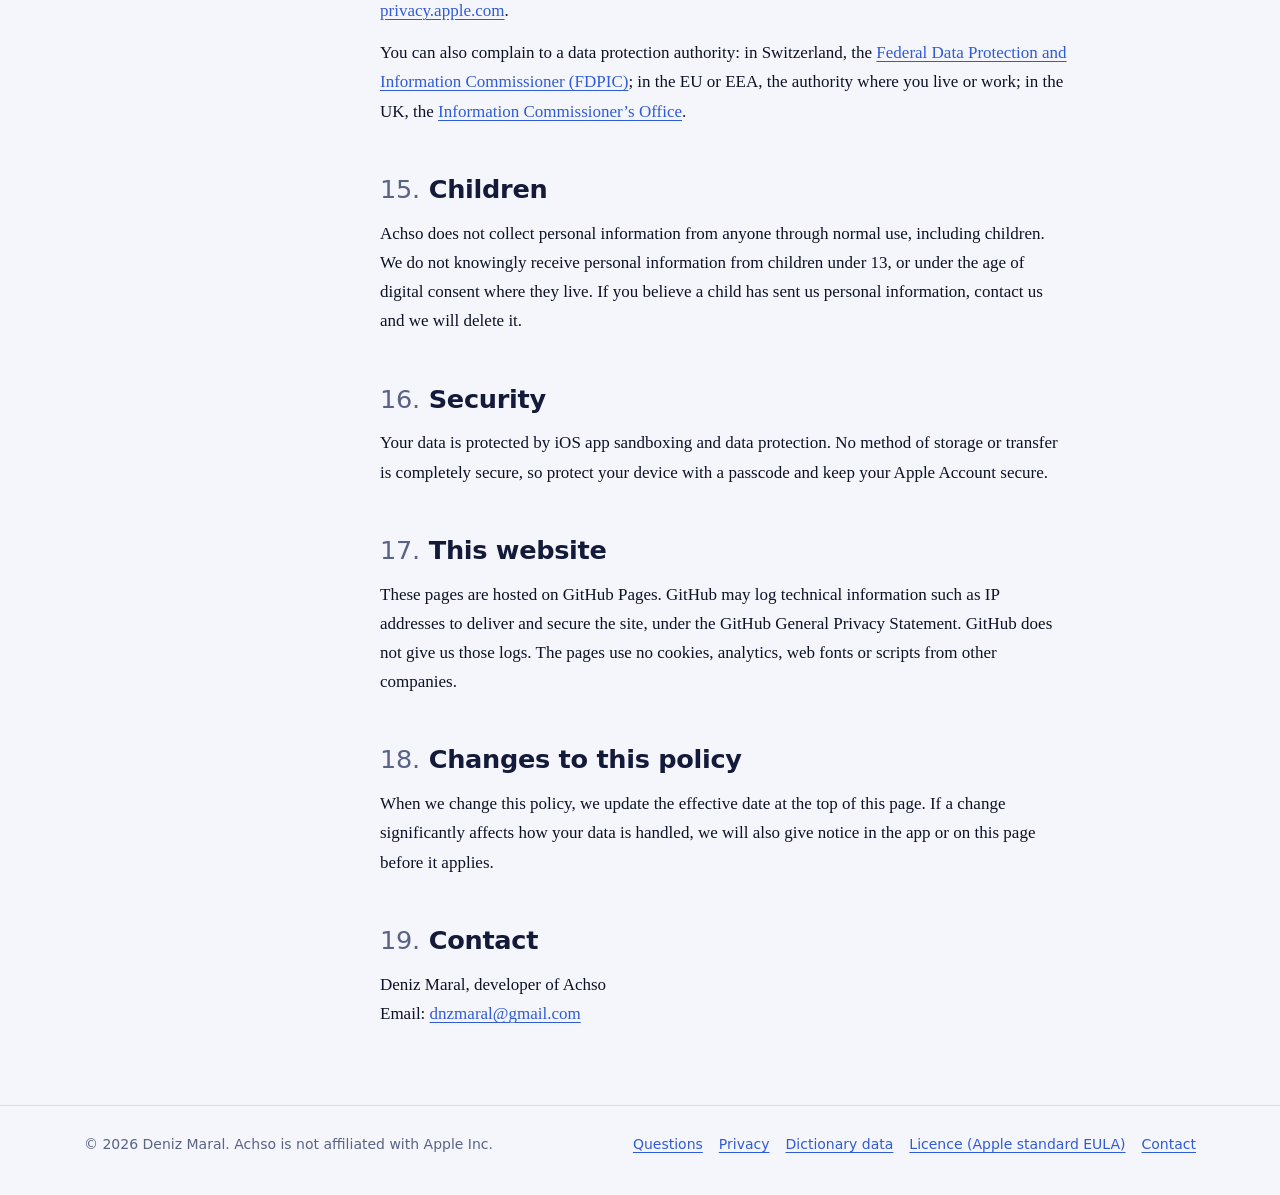
==== commit ed7672aa: "Dictionary data page and pack format; links from every page" ====
--- a/privacy.html
+++ b/privacy.html
@@ -18,6 +18,7 @@
     <nav class="site-nav" aria-label="Legal pages">
       <a href="index.html">Questions</a>
       <a href="privacy.html" aria-current="page">Privacy</a>
+      <a href="data.html">Dictionary data</a>
     </nav>
   </div>
 </header>
@@ -241,6 +242,7 @@
     <nav aria-label="Footer">
       <a href="index.html">Questions</a>
       <a href="privacy.html">Privacy</a>
+      <a href="data.html">Dictionary data</a>
       <a href="https://www.apple.com/legal/internet-services/itunes/dev/stdeula/">Licence (Apple standard EULA)</a>
       <a href="mailto:dnzmaral@gmail.com">Contact</a>
     </nav>
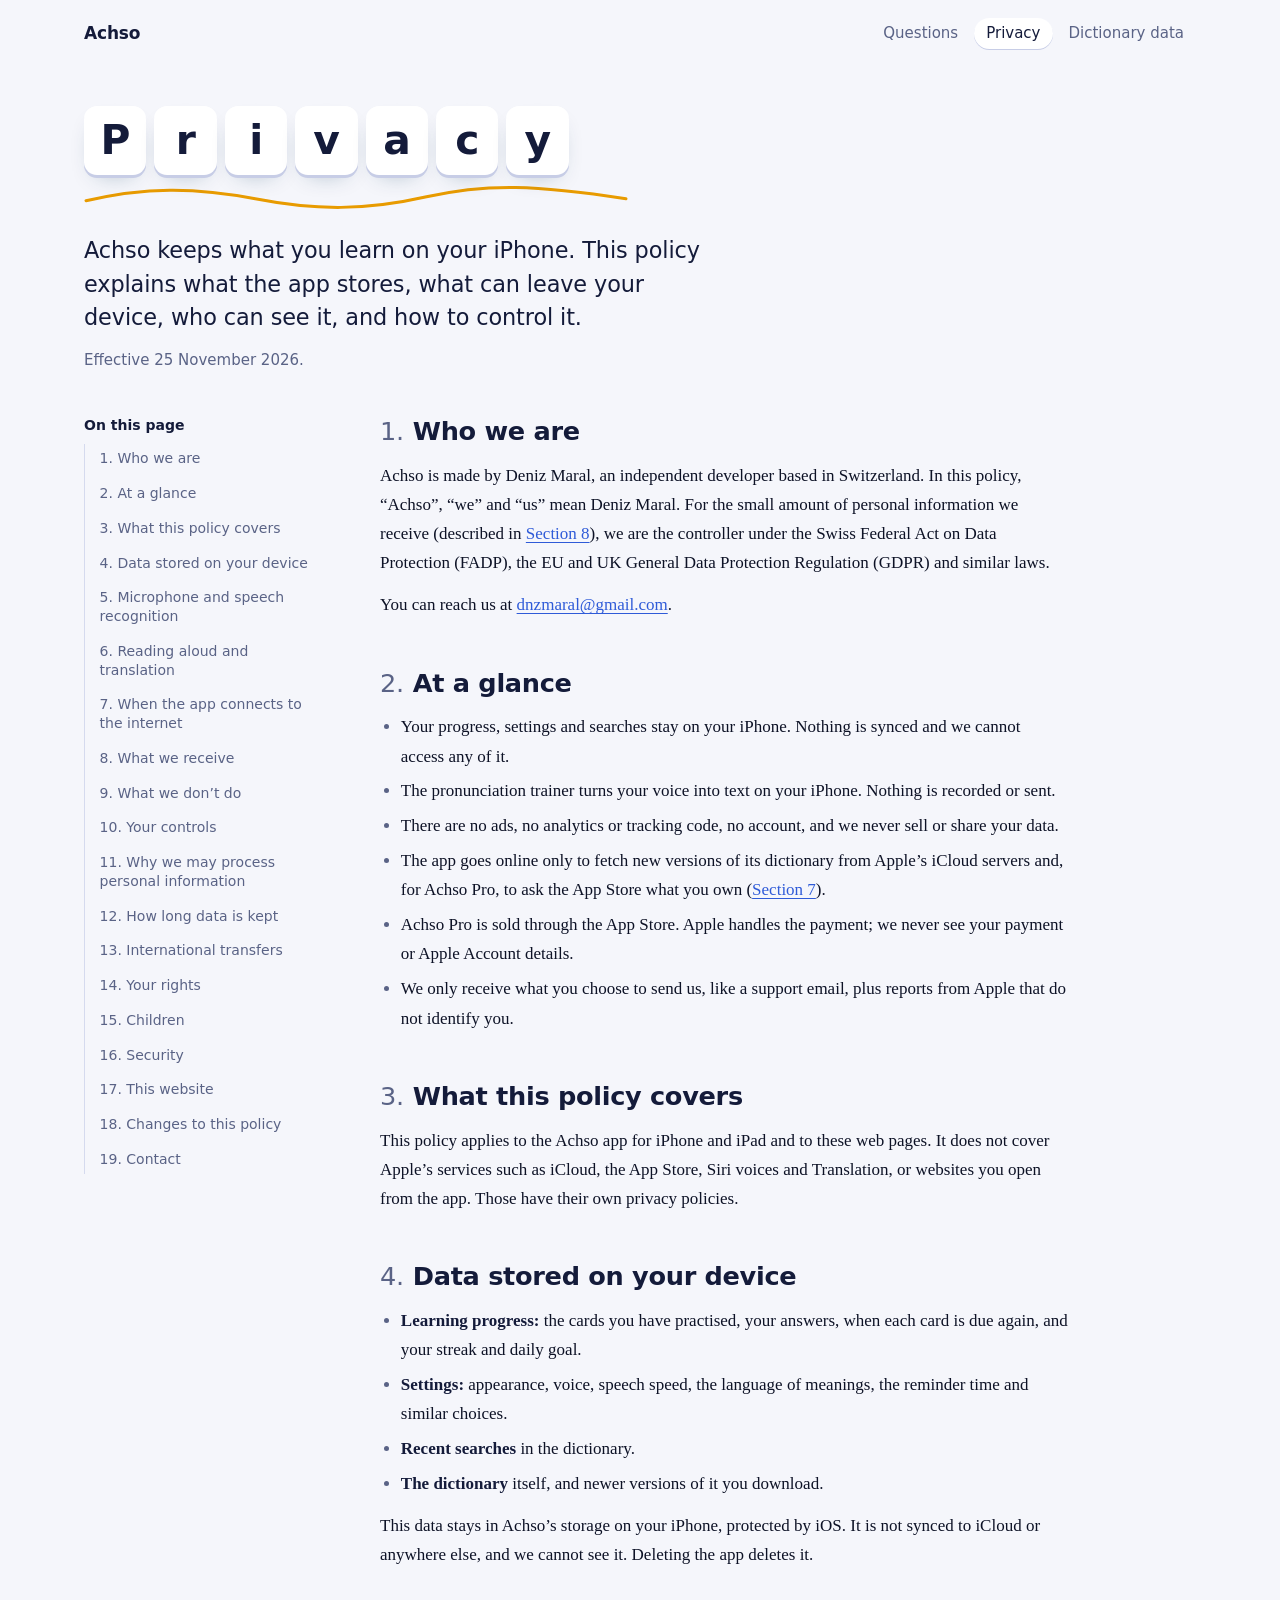
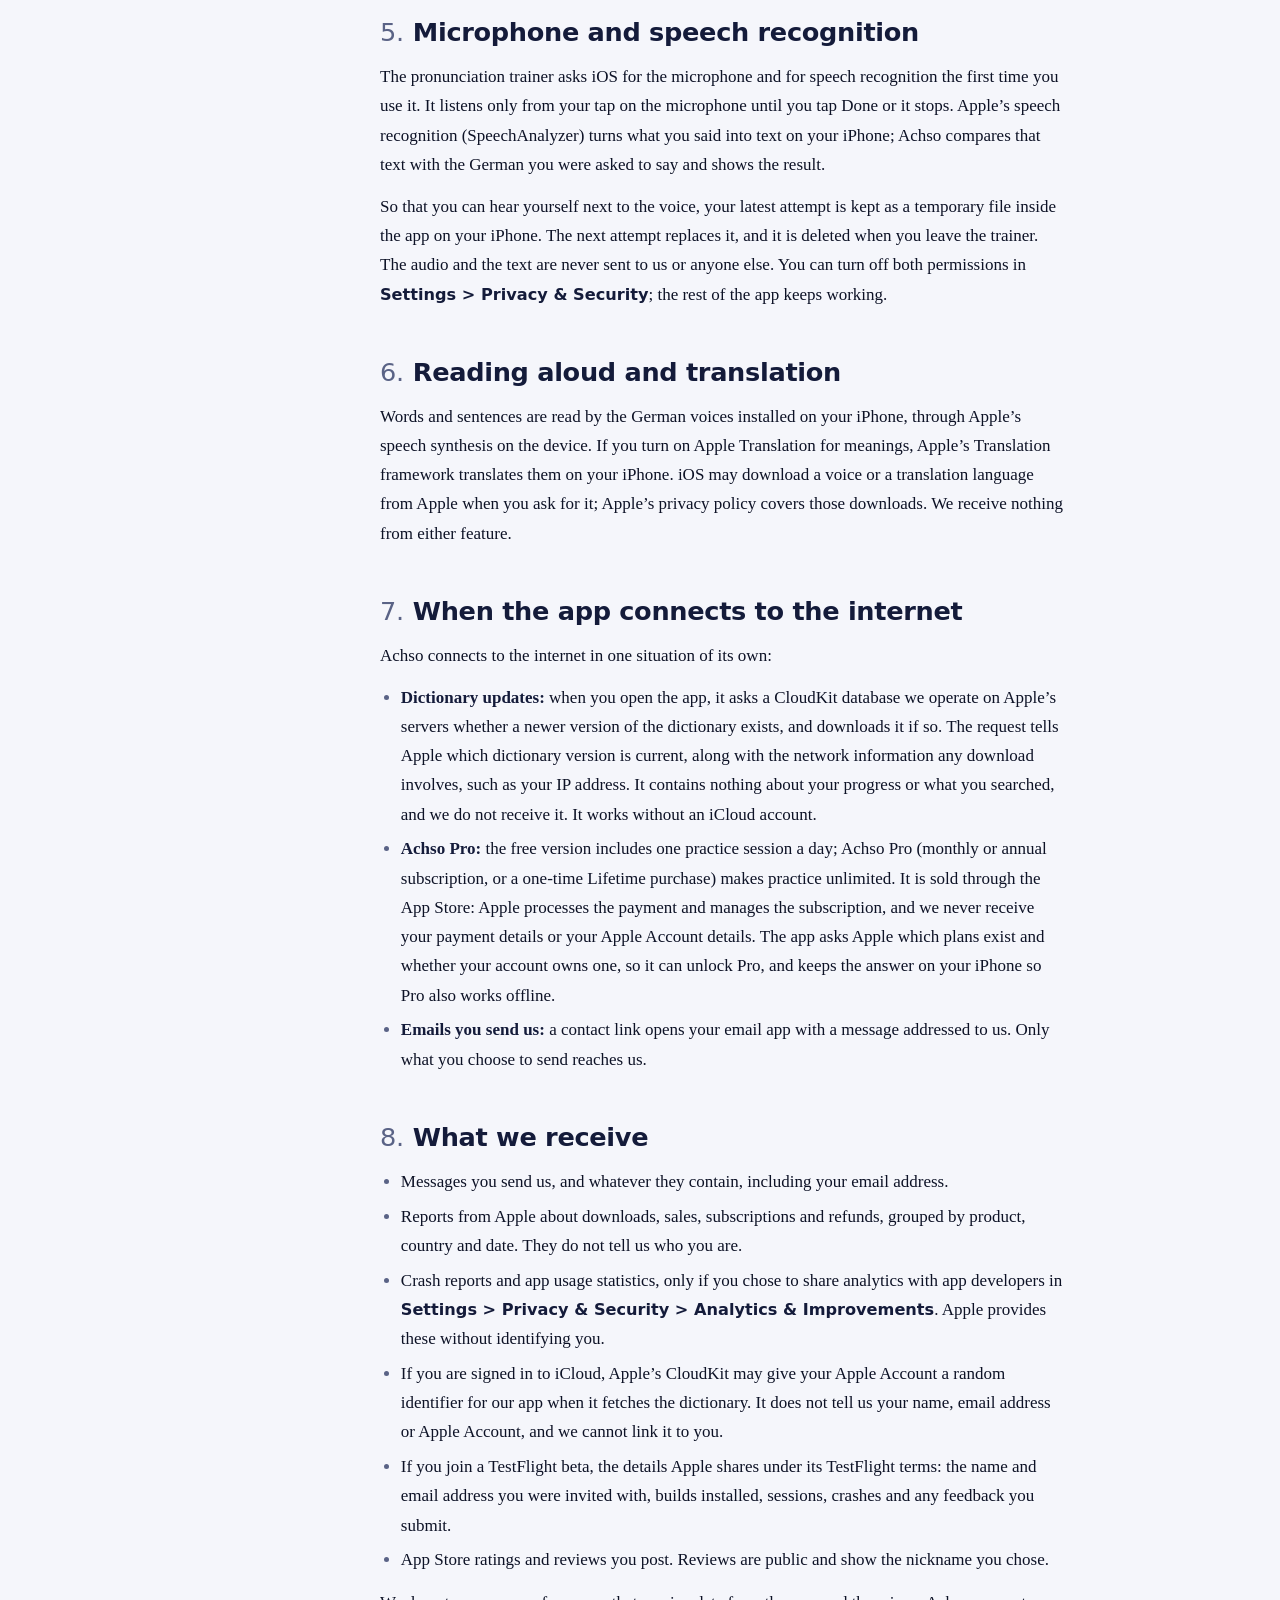
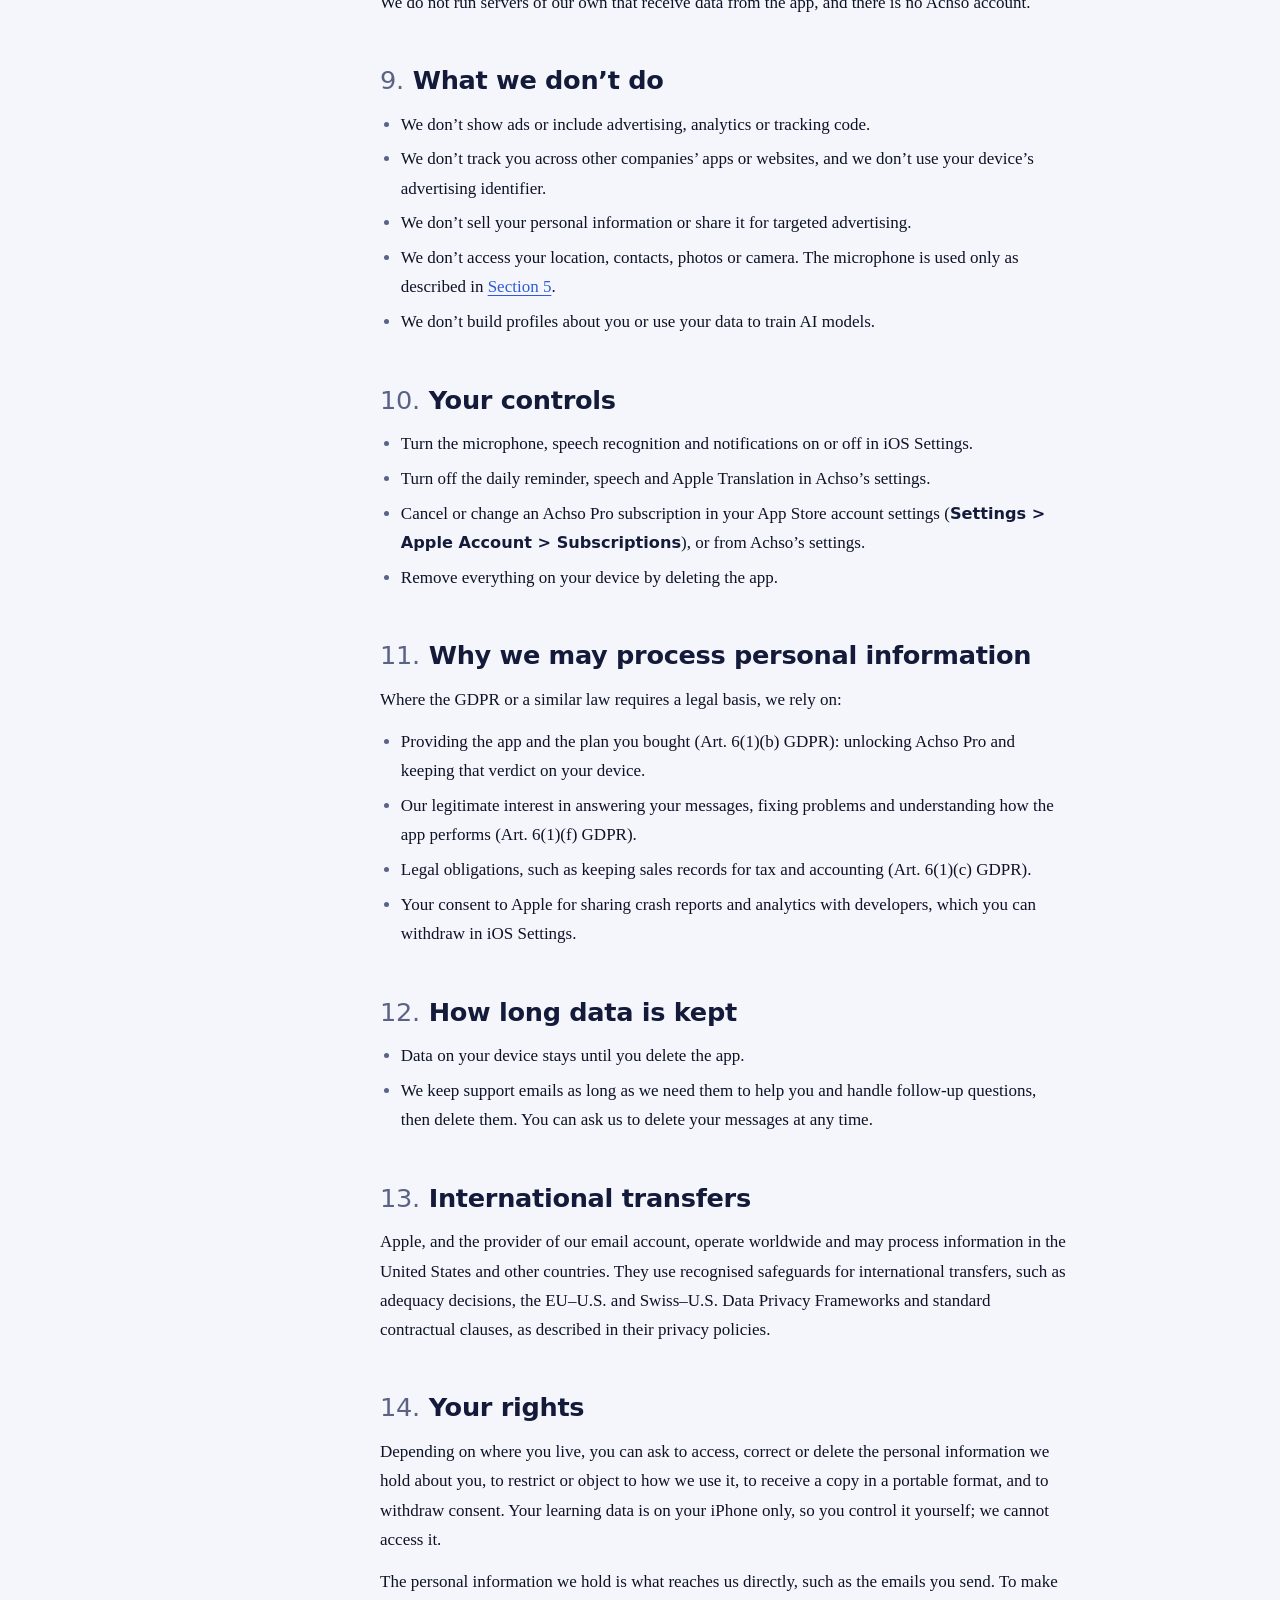
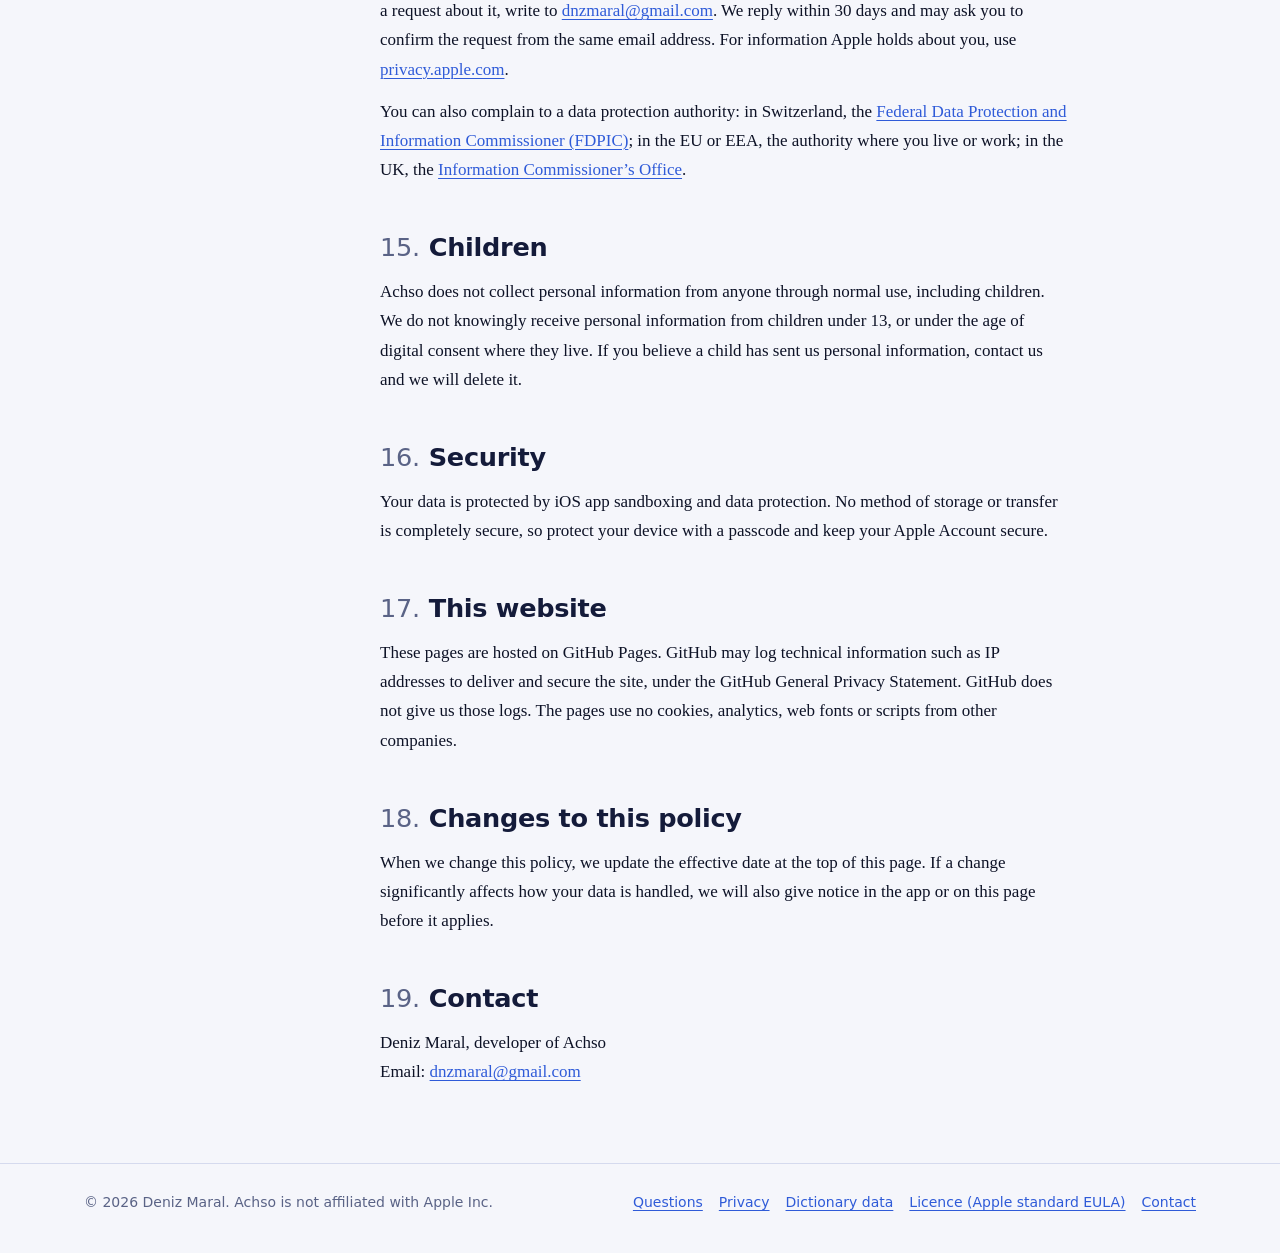
==== commit 66601fb4: "Privacy: the latest pronunciation attempt is kept briefly on the device for playback" ====
--- a/privacy.html
+++ b/privacy.html
@@ -123,7 +123,7 @@
       <section id="microphone">
         <h2><span class="n">5.</span>Microphone and speech recognition</h2>
         <p>The pronunciation trainer asks iOS for the microphone and for speech recognition the first time you use it. It listens only from your tap on the microphone until you tap Done or it stops. Apple’s speech recognition (SpeechAnalyzer) turns what you said into text on your iPhone; Achso compares that text with the German you were asked to say and shows the result.</p>
-        <p>The audio and the text are not recorded, stored or sent to us or anyone else. You can turn off both permissions in <span class="path">Settings &gt; Privacy &amp; Security</span>; the rest of the app keeps working.</p>
+        <p>So that you can hear yourself next to the voice, your latest attempt is kept as a temporary file inside the app on your iPhone. The next attempt replaces it, and it is deleted when you leave the trainer. The audio and the text are never sent to us or anyone else. You can turn off both permissions in <span class="path">Settings &gt; Privacy &amp; Security</span>; the rest of the app keeps working.</p>
       </section>
 
       <section id="voices">
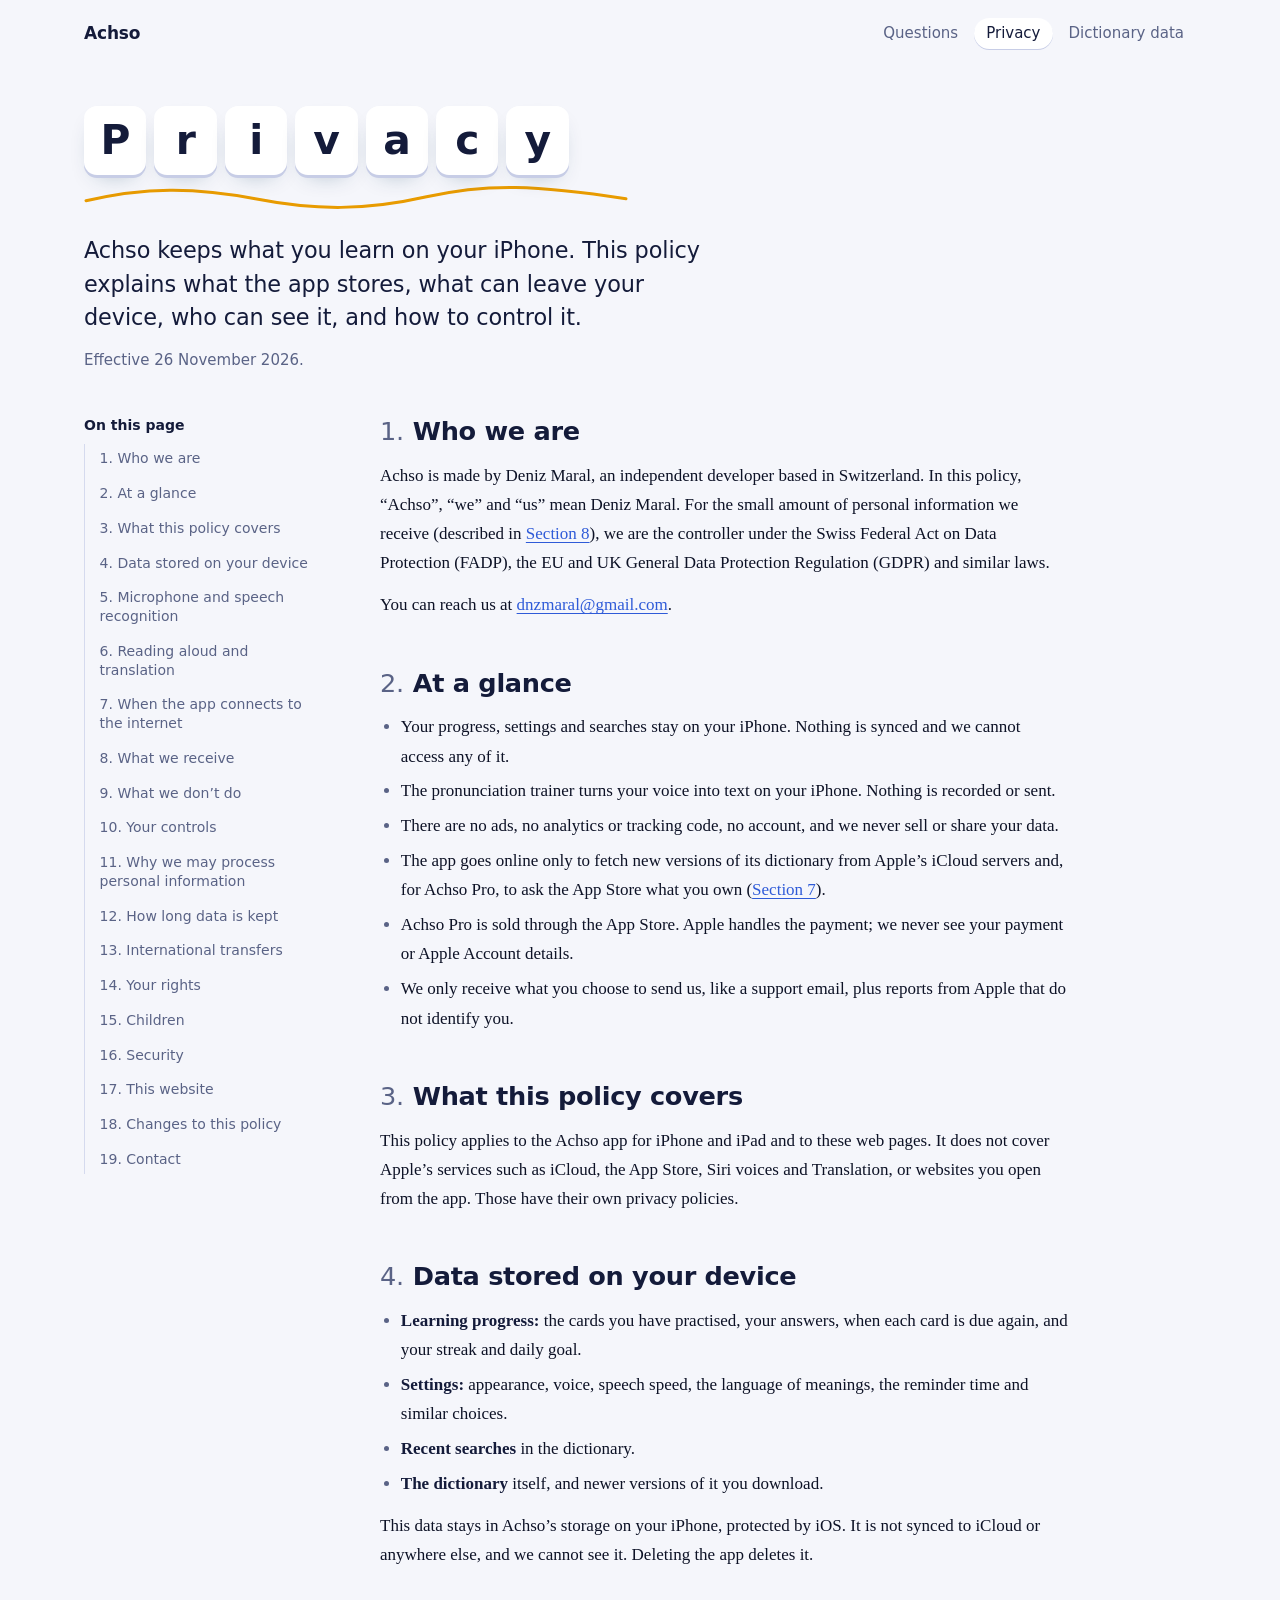
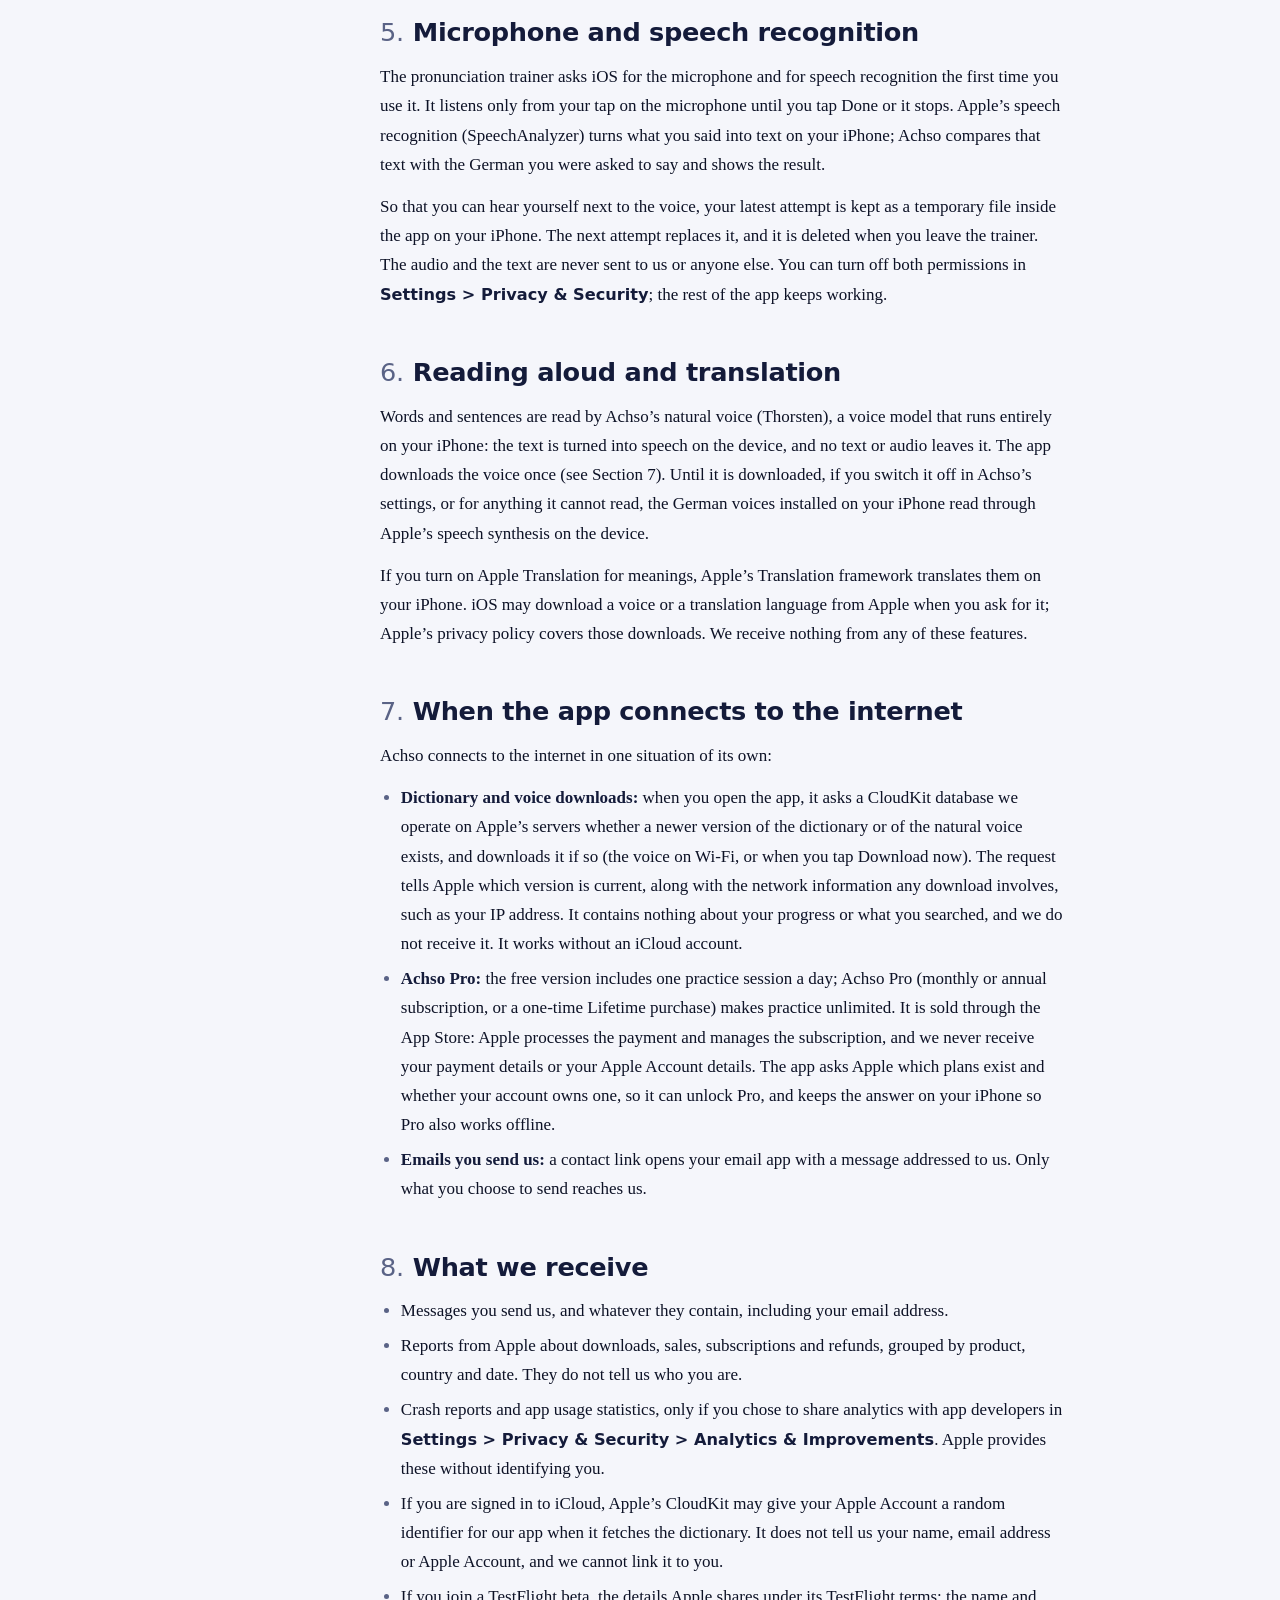
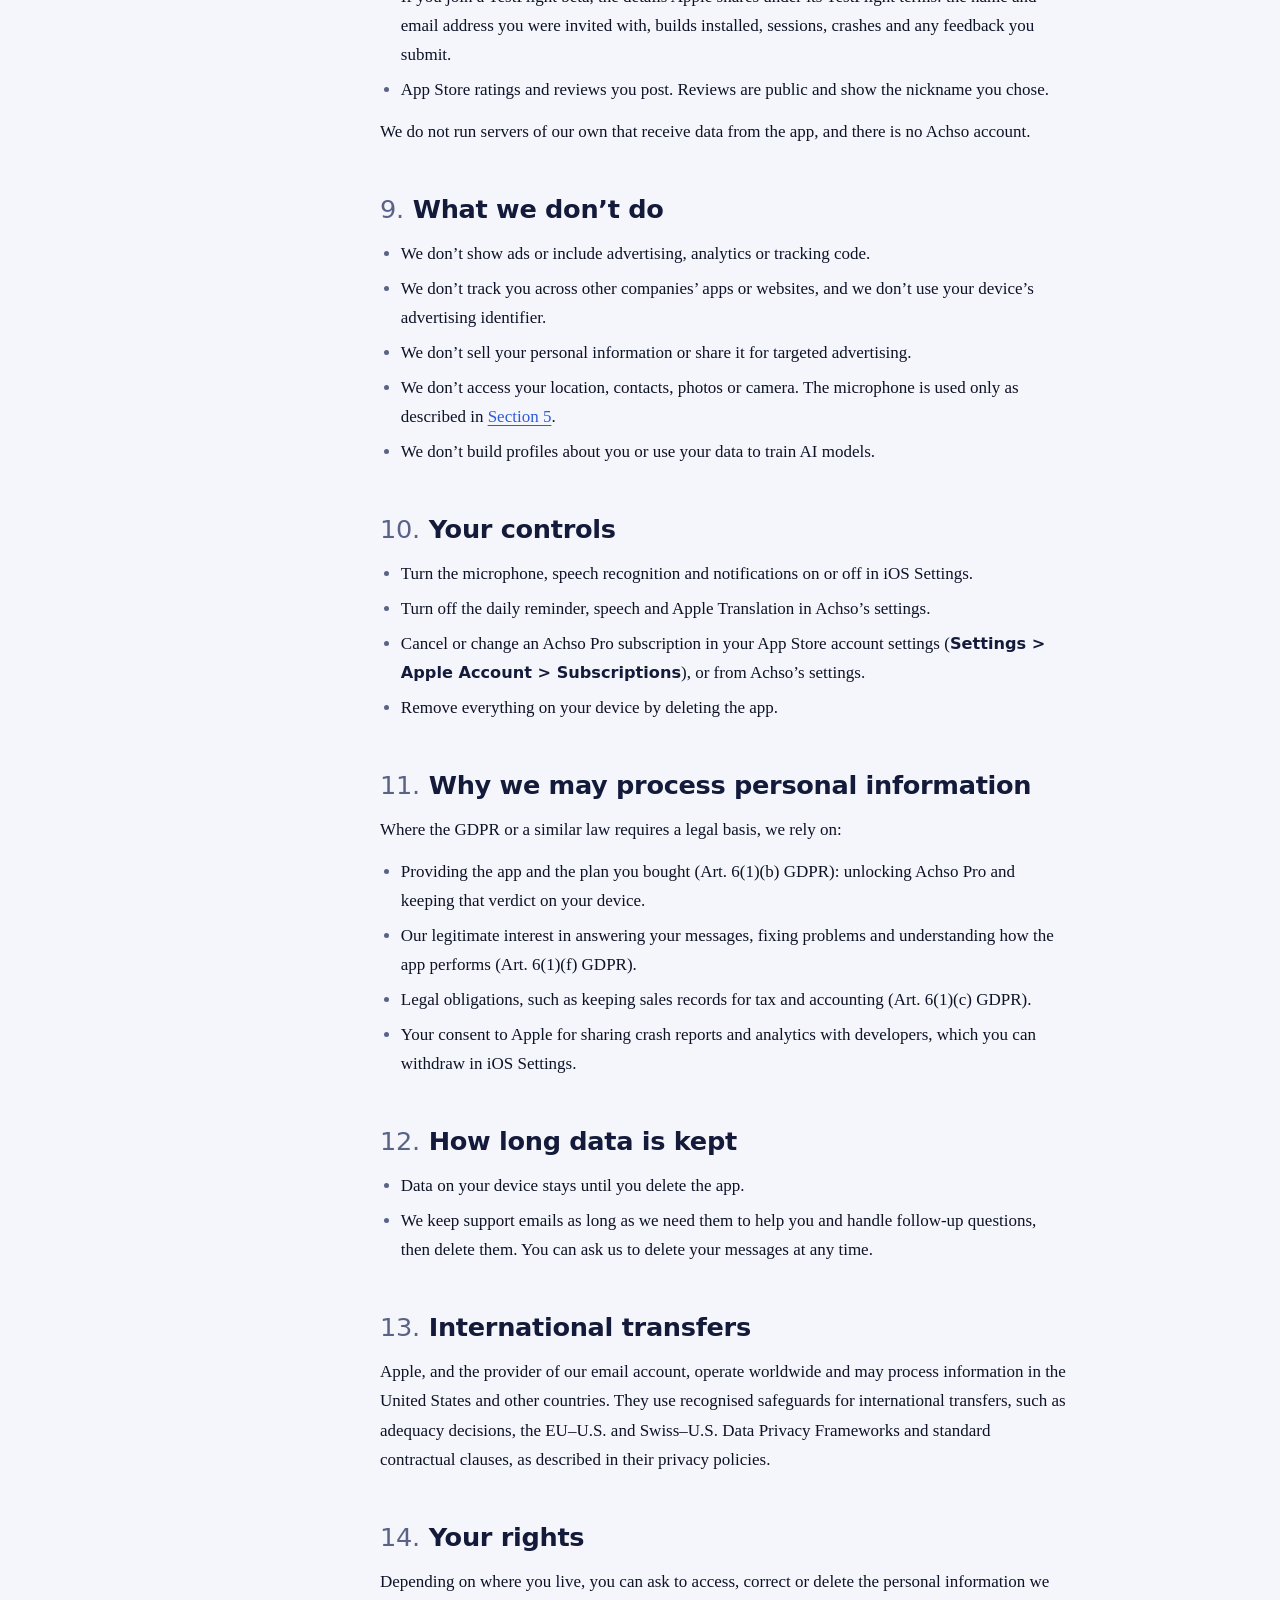
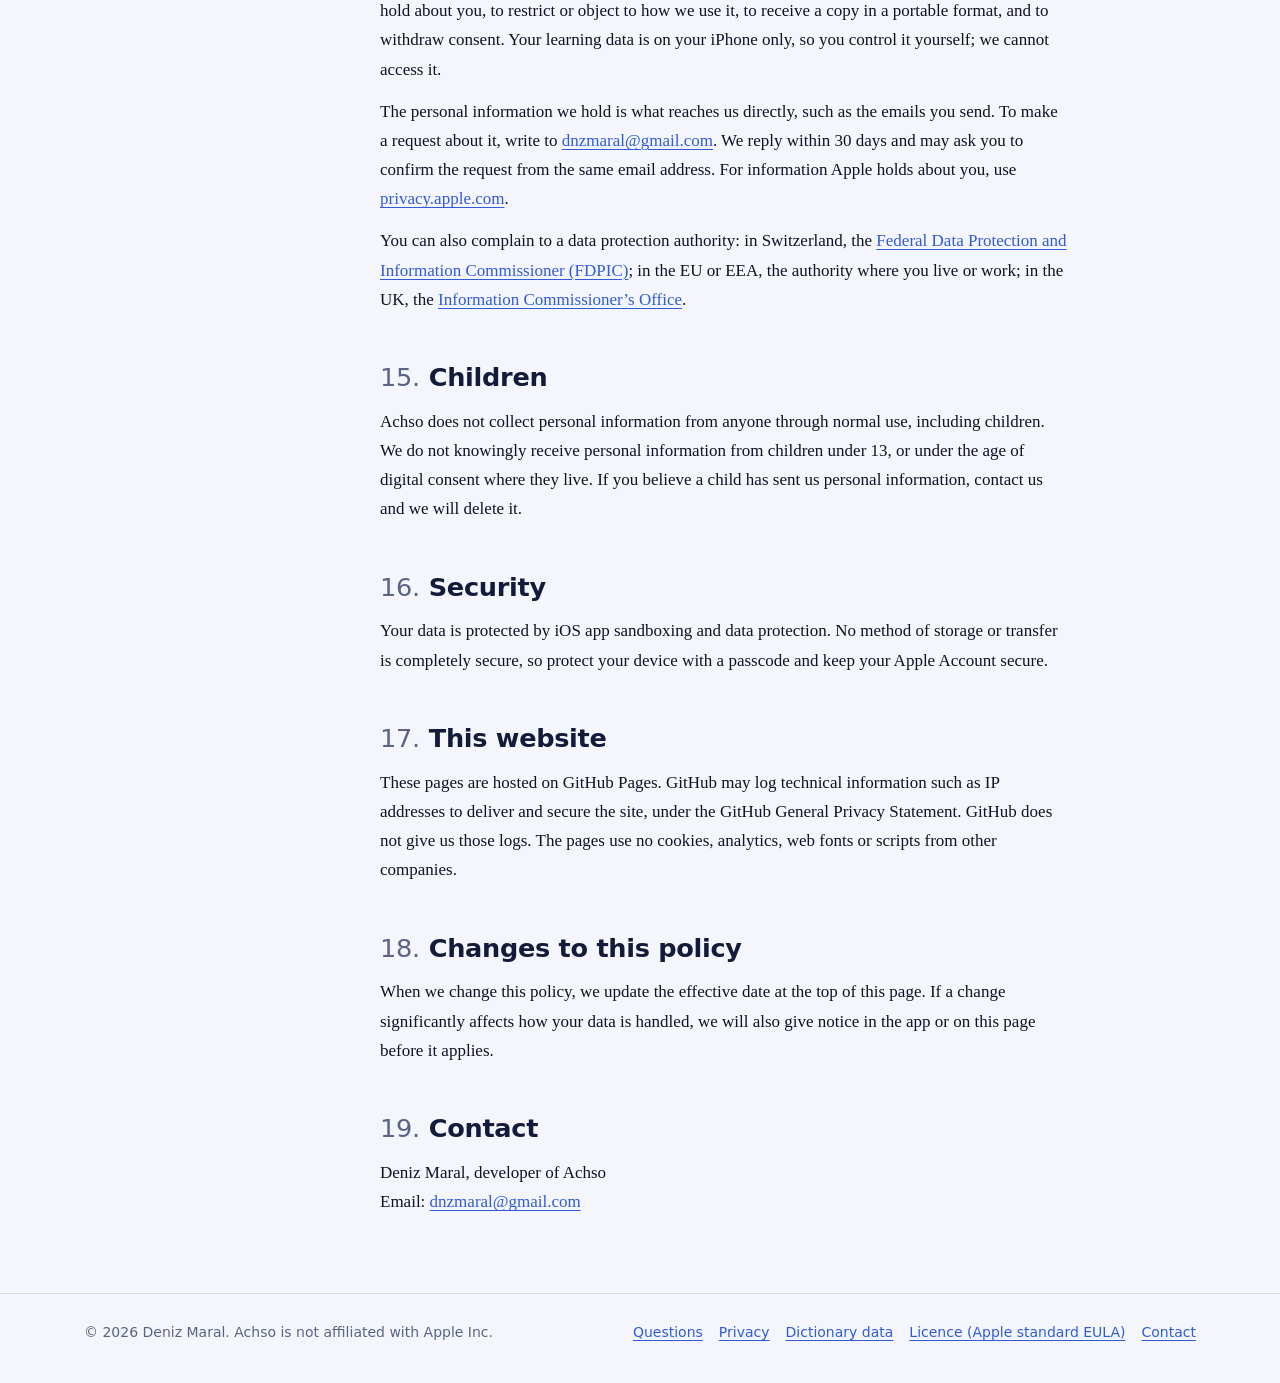
==== commit 55d7ee3f: "Privacy and help: the natural voice (on-device, downloaded once from CloudKit)" ====
--- a/privacy.html
+++ b/privacy.html
@@ -4,7 +4,7 @@
 <meta charset="utf-8">
 <meta name="viewport" content="width=device-width, initial-scale=1">
 <title>Privacy Policy | Achso</title>
-<meta name="description" content="How Achso handles your progress, the microphone, dictionary updates, Achso Pro purchases and your privacy rights.">
+<meta name="description" content="How Achso handles your progress, the microphone, dictionary and voice downloads, Achso Pro purchases and your privacy rights.">
 <meta name="color-scheme" content="light dark">
 <meta name="referrer" content="no-referrer">
 <link rel="stylesheet" href="styles.css">
@@ -31,7 +31,7 @@
     </h1>
     <svg class="wave" viewBox="0 0 540 26" preserveAspectRatio="none" aria-hidden="true" focusable="false"><path d="M2 16 C 60 2, 110 2, 170 14 S 280 26, 340 12 S 450 0, 538 14" fill="none" stroke="currentColor" stroke-width="3" stroke-linecap="round"/></svg>
     <p class="lede">Achso keeps what you learn on your iPhone. This policy explains what the app stores, what can leave your device, who can see it, and how to control it.</p>
-    <p class="meta">Effective 25 November 2026.</p>
+    <p class="meta">Effective 26 November 2026.</p>
   </div>
 
   <div class="wrap doc">
@@ -128,14 +128,15 @@
 
       <section id="voices">
         <h2><span class="n">6.</span>Reading aloud and translation</h2>
-        <p>Words and sentences are read by the German voices installed on your iPhone, through Apple’s speech synthesis on the device. If you turn on Apple Translation for meanings, Apple’s Translation framework translates them on your iPhone. iOS may download a voice or a translation language from Apple when you ask for it; Apple’s privacy policy covers those downloads. We receive nothing from either feature.</p>
+        <p>Words and sentences are read by Achso’s natural voice (Thorsten), a voice model that runs entirely on your iPhone: the text is turned into speech on the device, and no text or audio leaves it. The app downloads the voice once (see Section 7). Until it is downloaded, if you switch it off in Achso’s settings, or for anything it cannot read, the German voices installed on your iPhone read through Apple’s speech synthesis on the device.</p>
+        <p>If you turn on Apple Translation for meanings, Apple’s Translation framework translates them on your iPhone. iOS may download a voice or a translation language from Apple when you ask for it; Apple’s privacy policy covers those downloads. We receive nothing from any of these features.</p>
       </section>
 
       <section id="network">
         <h2><span class="n">7.</span>When the app connects to the internet</h2>
         <p>Achso connects to the internet in one situation of its own:</p>
         <ul>
-          <li><strong>Dictionary updates:</strong> when you open the app, it asks a CloudKit database we operate on Apple’s servers whether a newer version of the dictionary exists, and downloads it if so. The request tells Apple which dictionary version is current, along with the network information any download involves, such as your IP address. It contains nothing about your progress or what you searched, and we do not receive it. It works without an iCloud account.</li>
+          <li><strong>Dictionary and voice downloads:</strong> when you open the app, it asks a CloudKit database we operate on Apple’s servers whether a newer version of the dictionary or of the natural voice exists, and downloads it if so (the voice on Wi‑Fi, or when you tap Download now). The request tells Apple which version is current, along with the network information any download involves, such as your IP address. It contains nothing about your progress or what you searched, and we do not receive it. It works without an iCloud account.</li>
           <li><strong>Achso Pro:</strong> the free version includes one practice session a day; Achso Pro (monthly or annual subscription, or a one-time Lifetime purchase) makes practice unlimited. It is sold through the App Store: Apple processes the payment and manages the subscription, and we never receive your payment details or your Apple Account details. The app asks Apple which plans exist and whether your account owns one, so it can unlock Pro, and keeps the answer on your iPhone so Pro also works offline.</li>
           <li><strong>Emails you send us:</strong> a contact link opens your email app with a message addressed to us. Only what you choose to send reaches us.</li>
         </ul>
